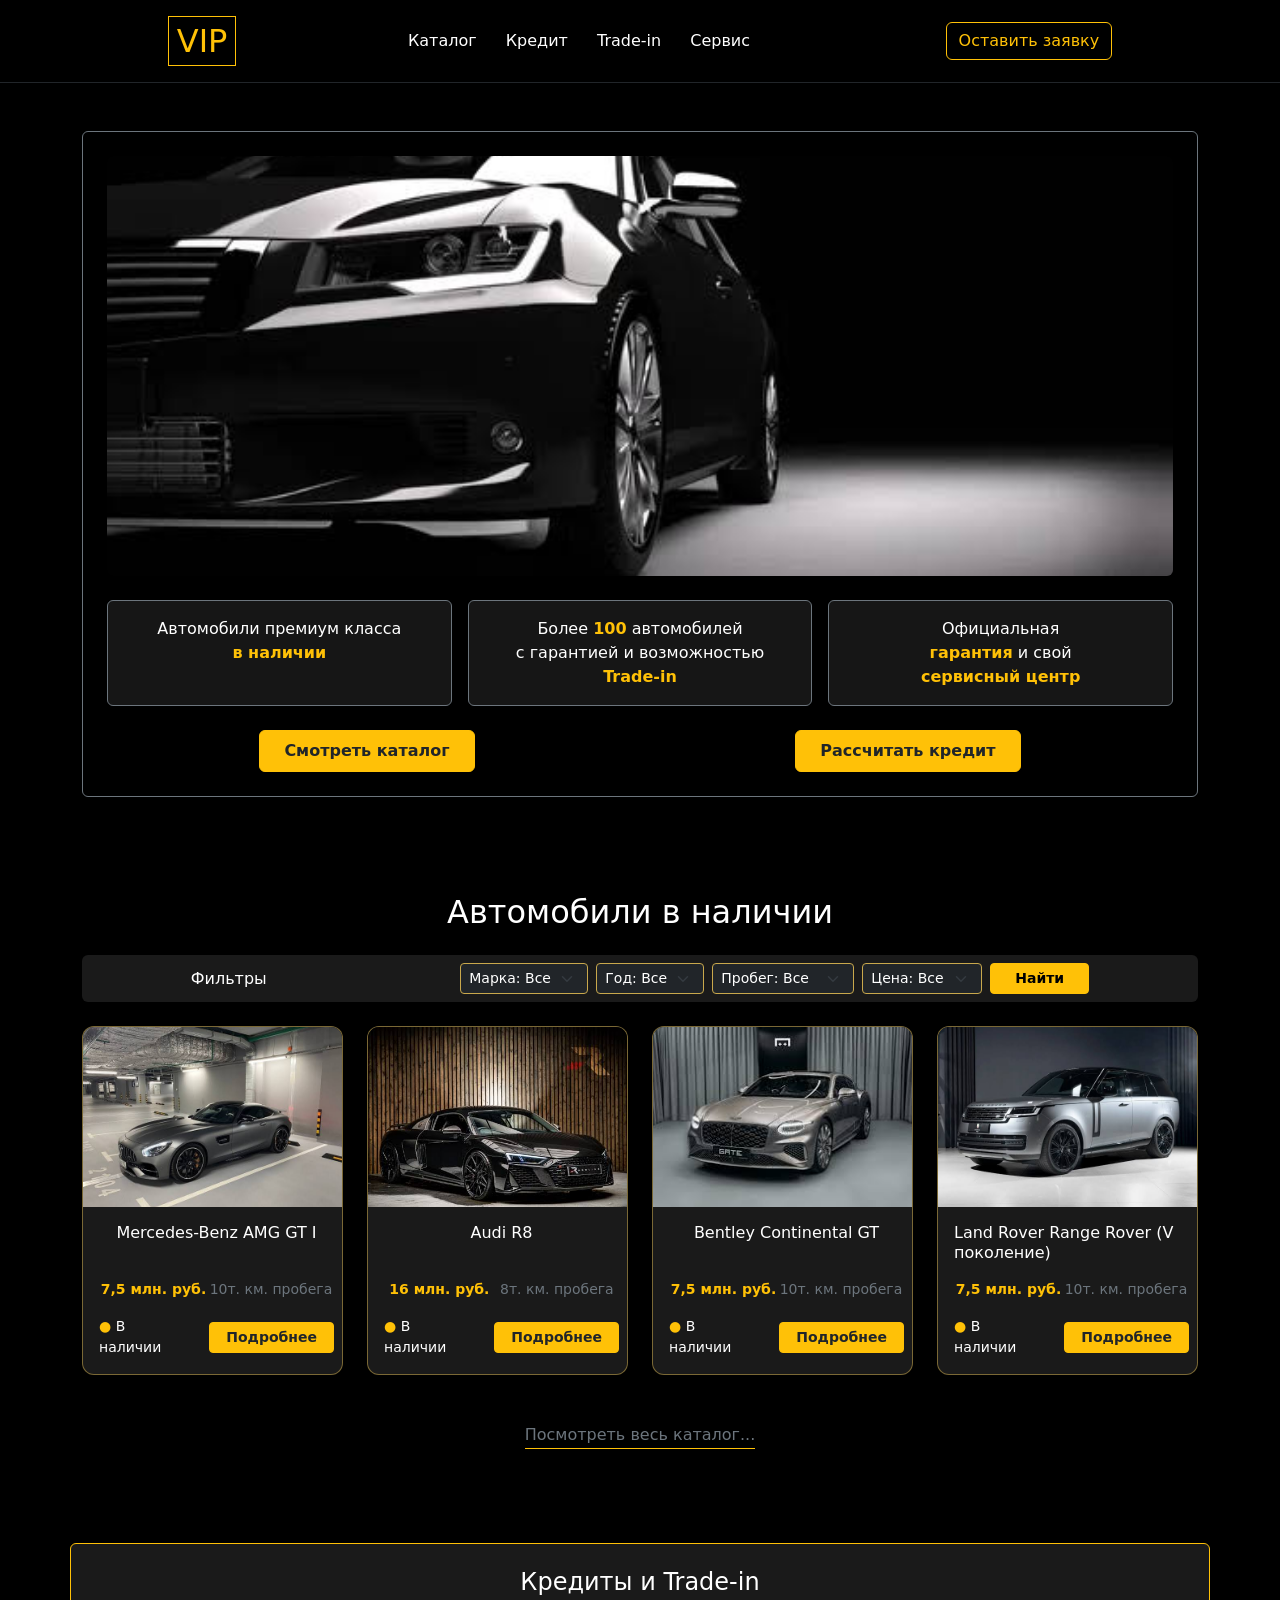
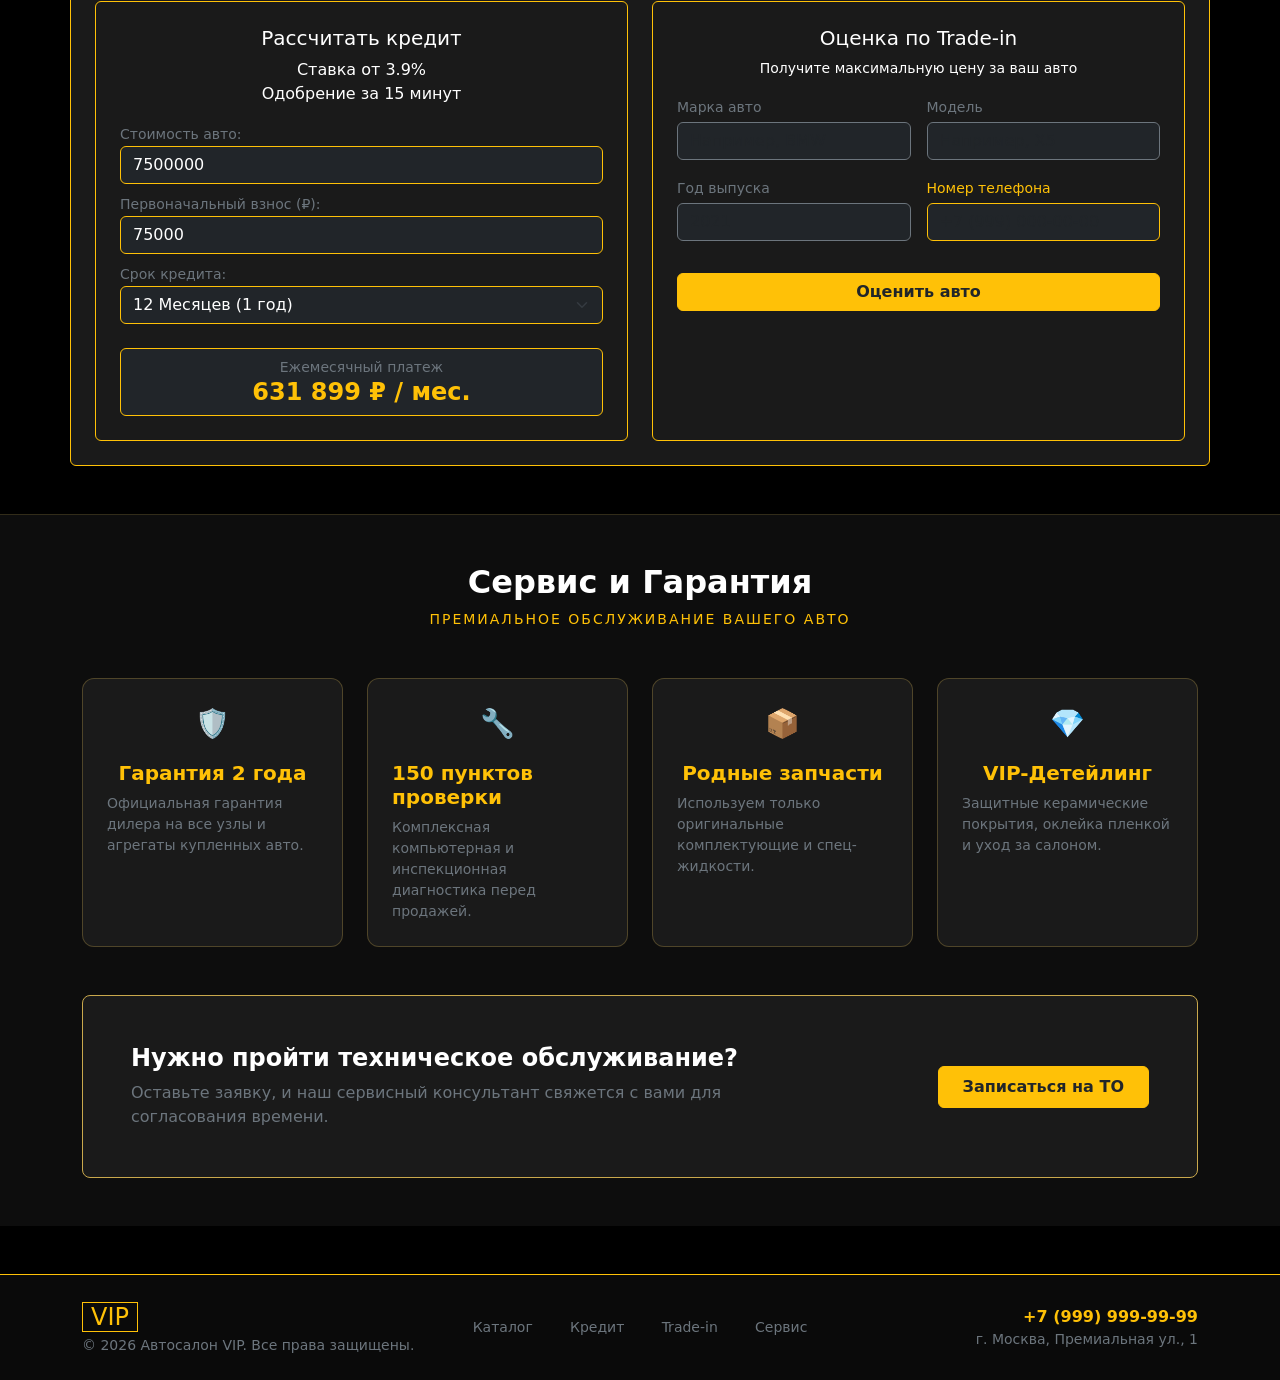
==== Курсовая_работа/Веб-сайт/index.html @ 83f43f42 "Добавлен сервис, пару JS скриптов. Устал" ====
<!DOCTYPE html>
<html lang="en">

<head>
    <meta charset="UTF-8">
    <meta name="viewport" content="width=device-width, initial-scale=1.0">
    <title>Премиальный автосалон «VIP»</title>

    <!--    Подключение CSS части Bootstrap   -->
    <link href="https://cdn.jsdelivr.net/npm/bootstrap@5.3.0/dist/css/bootstrap.min.css" rel="stylesheet"
        integrity="sha384-9ndCyUaIbzAi2FUVXJi0CjmCapSmO7SnpJef0486qhLnuZ2cdeRhO02iuK6FUUVM" crossorigin="anonymous">

    <!--    Подключение CSS файла "style.css"   -->
    <link rel="stylesheet" href="style/style.css">
</head>

<body>

    <!--    Header, navbar сайта    -->
    <header class="bg-black py-3 border-bottom border-dark">
        <div class="container d-flex justify-content-between align-items-center">
            <a class="text-warning fs-2 logo  border border-warning px-2 text-decoration-none" href=" #">
                VIP
            </a>
            <nav>
                <a href="#catalog" class="text-white text-decoration-none me-4">
                    Каталог
                </a>
                <a href="#credits" class="text-white text-decoration-none me-4">
                    Кредит
                </a>
                <a href="#credits" class="text-white text-decoration-none me-4">
                    Trade-in
                </a>
                <a href="#service" class="text-white text-decoration-none me-4">
                    Сервис
                </a>

            </nav>
            <a href="#hero" class="btn btn-outline-warning">
                Оставить заявку
            </a>
        </div>
    </header>

    <!--    Hero часть сайта    -->
    <section id="hero" class="py-5 text-center">
        <div class="container">
            <div class="p-4 rounded border border-secondary" style="background-color: transparent;">
                <div class="mb-4">
                    <img src="img/img1.png" alt="VIP premium car" class="img-fluid rounded w-100"
                        style="max-height: 420px; object-fit: cover;">
                </div>

                <div class="row g-3 mb-4">

                    <div class="col-md-4">
                        <div class="h-100 p-3 rounded border border-secondary text-center"
                            style="background-color: rgba(26, 26, 26, 0.85);">
                            <p class="mb-0 text-white">
                                Автомобили премиум класса
                                <br>
                                <span class="text-warning fw-semibold">в наличии</span>
                            </p>
                        </div>
                    </div>

                    <div class="col-md-4">
                        <div class="h-100 p-3 rounded border border-secondary text-center"
                            style="background-color: rgba(26, 26, 26, 0.85);">
                            <p class="mb-0 text-white">
                                Более <span class="text-warning fw-semibold">100</span>
                                автомобилей<br>с гарантией и возможностью<br>
                                <span class="text-warning fw-semibold">Trade-in</span>
                            </p>
                        </div>
                    </div>

                    <div class="col-md-4">
                        <div class="h-100 p-3 rounded border border-secondary text-center"
                            style="background-color: rgba(26, 26, 26, 0.85);">
                            <p class="mb-0 text-white">
                                Официальная<br>
                                <span class="text-warning fw-semibold">гарантия</span> и свой<br>
                                <span class="text-warning fw-semibold">сервисный центр</span>
                            </p>
                        </div>
                    </div>
                </div>

                <div class="d-flex justify-content-center gap-3">
                    <a href="#catalog" class="btn btn-warning fw-bold text-dark px-4 py-2">
                        Смотреть каталог
                    </a>
                    <a href="#credits" class="btn btn-warning fw-bold text-dark px-4 py-2">
                        Рассчитать кредит
                    </a>
                </div>
            </div>
        </div>
    </section>

    <!--    Каталог     -->
    <section id="catalog" class="py-5" style="overflow-x: hidden;">
        <div class="container">

            <!-- Заголовок -->
            <h2 class="text-center mb-4 text-white">
                Автомобили в наличии
            </h2>

            <!-- Фильтры -->
            <div class="d-flex flex-wrap justify-content-between align-items-center gap-2 p-2 px-3 mb-4 rounded"
                style="background-color: #1a1a1a; border: 1 px solid rgba(201, 168, 76, 0.55)">

                <span class="text-white">
                    Фильтры
                </span>

                <div class="d-flex flex-wrap gap-2 align-items-center ms-auto">
                    <select class="form-select form-select-sm bg-dark text-white w-auto shadow-none"
                        style="border-color: #c9a84c;">
                        <option>Марка: Все</option>
                        <option>Mercedes</option>
                        <option>Audi</option>
                        <option>Bentley</option>
                        <option>Land Rover</option>
                    </select>

                    <select class="form-select form-select-sm bg-dark text-white w-auto shadow-none"
                        style="border-color: #c9a84c;">
                        <option>Год: Все</option>
                        <option>от 2020</option>
                        <option>от 2022</option>
                    </select>

                    <select class="form-select form-select-sm bg-dark text-white w-auto shadow-none"
                        style="border-color: #c9a84c;">
                        <option>Пробег: Все</option>
                        <option>до 10 000 км</option>
                        <option>до 30 000 км</option>
                    </select>

                    <select class="form-select form-select-sm bg-dark text-white w-auto shadow-none"
                        style="border-color: #c9a84c;">
                        <option>Цена: Все</option>
                        <option>до 10 млн</option>
                        <option>до 20 млн</option>
                    </select>

                    <button class="btn btn-warning btn-sm px-4 fw-bold">
                        Найти
                    </button>
                </div>
            </div>


            <!--    Карточки    -->
            <div class="row row-cols-1 row-cols-md-2 row-cols-lg-4 g-4">

                <!-- Карточка 1: Mercedes -->
                <div class="col">
                    <div class="card text-white h-100"
                        style="background-color: #1A1A1A; border: 1px solid rgba(201, 168, 76, 0.55); border-radius: 12px; overflow: hidden;">
                        <img src="img/img2.png" alt="Mercedes-Benz AMG GT I" class="card-img-top"
                            style="height: 180px; object-fit: cover;">
                        <div class="card-body d-flex flex-column p-3">
                            <h6 class="card-title mb-3" style="min-height: 40px;">
                                Mercedes-Benz AMG GT I
                            </h6>
                            <div class="d-flex justify-content-between align-items-center small mb-3 w-100">
                                <span class="text-warning fw-semibold">
                                    7,5 млн. руб.
                                </span>
                                <span class="text-secondary">
                                    10т. км. пробега
                                </span>
                            </div>
                            <div class="mt-auto d-flex justify-content-between align-items-center">
                                <span class="small"><span class="text-warning">●</span>
                                    В наличии
                                </span>
                                <button class="btn btn-warning btn-sm fw-bold text-dark px-3 ms-5"
                                    data-bs-toggle="modal" data-bs-target="#CarModal"
                                    data-title="Mercedez-Benz AMG GT I" data-price="7,500,000 ₽" data-img="img/img2.png"
                                    data-year="2022" data-mileage="10 000 км.">
                                    Подробнее
                                </button>
                            </div>
                        </div>
                    </div>
                </div>

                <!-- Карточка 2: Audi R8 -->
                <div class="col">
                    <div class="card text-white h-100"
                        style="background-color: #1A1A1A; border: 1px solid rgba(201, 168, 76, 0.55); border-radius: 12px; overflow: hidden;">
                        <img src="img/img3.png" alt="Audi R8" class="card-img-top"
                            style="height: 180px; object-fit: cover;">
                        <div class="card-body d-flex flex-column p-3">
                            <h6 class="card-title mb-3" style="min-height: 40px;">
                                Audi R8
                            </h6>
                            <div class="d-flex justify-content-between align-items-center small mb-3 w-100">
                                <span class="text-warning fw-semibold">
                                    16 млн. руб.
                                </span>
                                <span class="text-secondary">
                                    8т. км. пробега
                                </span>
                            </div>
                            <div class="mt-auto d-flex justify-content-between align-items-center">
                                <span class="small">
                                    <span class="text-warning">
                                        ●
                                    </span>
                                    В наличии
                                </span>
                                <button class="btn btn-warning btn-sm fw-bold text-dark px-3 ms-5"
                                    data-bs-toggle="modal" data-bs-target="#CarModal" data-title="Audi R8"
                                    data-price="16,000,000 ₽" data-img="img/img3.png" data-year="2021"
                                    data-mileage="8 000 км.">
                                    Подробнее
                                </button>
                            </div>
                        </div>
                    </div>
                </div>

                <!-- Карточка 3: Bentley -->
                <div class="col">
                    <div class="card text-white h-100"
                        style="background-color: #1A1A1A; border: 1px solid rgba(201, 168, 76, 0.55); border-radius: 12px; overflow: hidden;">
                        <img src="img/img4.png" alt="Bentley Continental GT" class="card-img-top"
                            style="height: 180px; object-fit: cover;">
                        <div class="card-body d-flex flex-column p-3">
                            <h6 class="card-title mb-3" style="min-height: 40px;">
                                Bentley Continental GT
                            </h6>
                            <div class="d-flex justify-content-between align-items-center small mb-3 w-100">
                                <span class="text-warning fw-semibold">
                                    7,5 млн. руб.
                                </span>
                                <span class="text-secondary">
                                    10т. км. пробега
                                </span>
                            </div>
                            <div class="mt-auto d-flex justify-content-between align-items-center">
                                <span class="small">
                                    <span class="text-warning">
                                        ●
                                    </span>
                                    В наличии
                                </span>

                                <button class="btn btn-warning btn-sm fw-bold text-dark px-3 ms-5"
                                    data-bs-toggle="modal" data-bs-target="#CarModal"
                                    data-title="Bentley Continental GT" data-price="7,500,000 ₽" data-img="img/img4.png"
                                    data-year="2022" data-mileage="9 000 км.">
                                    Подробнее
                                </button>
                            </div>
                        </div>
                    </div>
                </div>

                <!-- Карточка 4: Range Rover -->
                <div class="col">
                    <div class="card text-white h-100"
                        style="background-color: #1A1A1A; border: 1px solid rgba(201, 168, 76, 0.55); border-radius: 12px; overflow: hidden;">
                        <img src="img/img5.png" alt="Land Rover Range Rover (V поколение)" class="card-img-top"
                            style="height: 180px; object-fit: cover;">
                        <div class="card-body d-flex flex-column p-3">
                            <h6 class="card-title mb-3" style="min-height: 40px;">
                                Land Rover Range Rover (V поколение)
                            </h6>
                            <div class="d-flex justify-content-between align-items-center small mb-3 w-100">
                                <span class="text-warning fw-semibold">
                                    7,5 млн. руб.
                                </span>
                                <span class="text-secondary">
                                    10т. км. пробега
                                </span>
                            </div>
                            <div class="mt-auto d-flex justify-content-between align-items-center">
                                <span class="small">
                                    <span class="text-warning">
                                        ●
                                    </span>
                                    В наличии
                                </span>
                                <button class="btn btn-warning btn-sm fw-bold text-dark px-3 ms-5"
                                    data-bs-toggle="modal" data-bs-target="#CarModal"
                                    data-title="Land Rover Range Rover (V поколение)" data-price="7,500,000 ₽"
                                    data-img="img/img5.png" data-year="2021" data-mileage="14 000 км.">
                                    Подробнее
                                </button>
                            </div>
                        </div>
                    </div>
                </div>
            </div>
        </div>
        <!-- Ссылка под каталогом -->
        <div class="text-center mt-5">
            <a href="#" class="text-secondary text-decoration-none border-bottom border-warning pb-1">
                Посмотреть весь каталог...
            </a>
        </div>

        </div>
    </section>

    <!--    Кредиты     -->
    <section id="credits" class="py-5">
        <div class="container p-4 border border-warning rounded text-white text-center"
            style="background-color: #1A1A1A;">


            <!--    Заголовок блока     -->
            <h4 class="text-center text-white mb-1">
                Кредиты и Trade-in
            </h4>

            <!--    Тело блока Кредиты      -->
            <div class="row g-4 ">
                <div class="col-md-6">
                    <div class="p-4 rounded border border-warning h-100" style="background-color: #1A1A1A;">
                        <!-- Кредиты -->
                        <h5 class="text-white">
                            Рассчитать кредит
                        </h5>

                        <p>
                            Ставка от 3.9%
                            <br>
                            Одобрение за 15 минут
                        </p>

                        <!--    1. Стоимость авто  -->
                        <div class="text-start mt-3">
                            <label for="credit-price" class="small text-secondary">
                                Стоимость авто:
                            </label>
                            <input type="number" class="form-control bg-dark text-white border-warning"
                                id="credit-price" name="price" min="0" step="0.01" placeholder="Например, 7500000"
                                value="7500000">
                        </div>

                        <!-- 2. Первоначальный взнос -->
                        <div class="text-start mt-2">
                            <label for="down-payment" class="small text-secondary">
                                Первоначальный взнос (₽):
                            </label>

                            <input type="number" class="form-control bg-dark text-white border-warning"
                                id="down-payment" name="price" min="0" step="0.01" placeholder="Например, 7500000"
                                value="75000">
                        </div>

                        <!-- 3. Срок кредита -->
                        <div class="text-start mt-2">
                            <label for="credit-term" class="small text-secondary">
                                Срок кредита:
                            </label>

                            <select id="credit-term" class="form-select bg-dark text-white border-warning">
                                <option value="12">12 Месяцев (1 год)</option>
                                <option value="24">24 Месяца (2 года)</option>
                                <option value="36">36 Месяцев (3 года)</option>
                                <option value="48">48 Месяцев (4 года)</option>
                                <option value="60">60 Месяцев (5 лет)</option>
                            </select>
                        </div>

                        <!-- 4. Вывод результата. -->
                        <div class="mt-4 p-2 rounded bg-dark border border-warning">
                            <span class="small text-secondary d-block">
                                Ежемесячный платеж
                            </span>
                            <h4 id="monthly-payment" class="text-warning m-0 fw-bold">0 ₽ / мес.</h4>
                        </div>
                    </div>
                </div>


                <!-- Trade-in -->
                <div class="col-md-6">
                    <div class="p-4 rounded border border-warning h-100" style="background-color: #1A1A1A;">
                        <h5 class="text-white">
                            Оценка по Trade-in
                        </h5>
                        <p class="text-white small">
                            Получите максимальную цену за ваш авто
                        </p>
                        <form id="tradeInForm">
                            <div class="row g-3 mb-3">
                                <!-- Марка  -->
                                <div class="col-6 text-start">
                                    <label class="small text-secondary mb-1">
                                        Марка авто
                                    </label>

                                    <input type="text" class="form-control bg-dark text-white border-secondary"
                                        placeholder="Например, BMW" required>
                                </div>

                                <!-- Модель  -->
                                <div class="col-6 text-start">
                                    <label class="small text-secondary mb-1">
                                        Модель
                                    </label>

                                    <input type="text" class="form-control bg-dark text-white border-secondary"
                                        placeholder="Например, X5" required>
                                </div>
                            </div>

                            <div class="row g-3 mb-4">
                                <!-- Год -->
                                <div class="col-6 text-start">
                                    <label class="small text-secondary mb-1">
                                        Год выпуска
                                    </label>

                                    <input type="number" class="form-control bg-dark text-white border-secondary"
                                        placeholder="2021" required>
                                </div>

                                <!-- Телефон -->
                                <div class="col-6 text-start">
                                    <!-- Акцент на номер телефона -->
                                    <label class="small text-warning mb-1">
                                        Номер телефона
                                    </label>

                                    <input type="tel" class="form-control bg-dark text-white border-warning"
                                        placeholder="+7 (999) 000-00-00" required>
                                </div>
                            </div>

                            <button id="tradeInBtn" type="submit" class="btn btn-warning w-100 fw-bold text-dark mt-2">
                                Оценить авто
                            </button>
                        </form>
                    </div>
                </div>
            </div>
    </section>

    <!--    Сервис      -->
    <section id="service" class="py-5"
        style="background-color: #0D0D0D; border-top: 1px solid rgba(201, 168, 76, 0.2);">
        <div class="container">

            <!-- Заголовок -->
            <div class="text-center mb-5">
                <h2 class="text-white fw-bold">Сервис и Гарантия</h2>
                <p class="text-warning small text-uppercase" style="letter-spacing: 2px;">
                    Премиальное обслуживание вашего авто
                </p>
            </div>

            <!-- 4 Плитки преимуществ -->
            <div class="row row-cols-1 row-cols-md-2 row-cols-lg-4 g-4 mb-5">

                <div class="col">
                    <div class="card h-100 p-4 text-white"
                        style="background-color: #1A1A1A; border: 1px solid rgba(201, 168, 76, 0.3); border-radius: 12px;">
                        <div class="mb-3 fs-3">🛡️</div>
                        <h5 class="fw-bold text-warning mb-2">Гарантия 2 года</h5>
                        <p class="text-secondary small mb-0">
                            Официальная гарантия дилера на все узлы и агрегаты купленных авто.
                        </p>
                    </div>
                </div>

                <div class="col">
                    <div class="card h-100 p-4 text-white"
                        style="background-color: #1A1A1A; border: 1px solid rgba(201, 168, 76, 0.3); border-radius: 12px;">
                        <div class="mb-3 fs-3">🔧</div>
                        <h5 class="fw-bold text-warning mb-2">150 пунктов проверки</h5>
                        <p class="text-secondary small mb-0">
                            Комплексная компьютерная и инспекционная диагностика перед продажей.
                        </p>
                    </div>
                </div>

                <div class="col">
                    <div class="card h-100 p-4 text-white"
                        style="background-color: #1A1A1A; border: 1px solid rgba(201, 168, 76, 0.3); border-radius: 12px;">
                        <div class="mb-3 fs-3">📦</div>
                        <h5 class="fw-bold text-warning mb-2">Родные запчасти</h5>
                        <p class="text-secondary small mb-0">
                            Используем только оригинальные комплектующие и спец-жидкости.
                        </p>
                    </div>
                </div>

                <div class="col">
                    <div class="card h-100 p-4 text-white"
                        style="background-color: #1A1A1A; border: 1px solid rgba(201, 168, 76, 0.3); border-radius: 12px;">
                        <div class="mb-3 fs-3">💎</div>
                        <h5 class="fw-bold text-warning mb-2">VIP-Детейлинг</h5>
                        <p class="text-secondary small mb-0">
                            Защитные керамические покрытия, оклейка пленкой и уход за салоном.
                        </p>
                    </div>
                </div>

            </div>

            <!-- Баннер записи на сервис -->
            <div class="p-4 p-md-5 rounded-3" style="background-color: #1A1A1A; border: 1px solid #C9A84C;">
                <div class="row align-items-center">
                    <div class="col-lg-8 mb-3 mb-lg-0">
                        <h4 class="text-white fw-bold mb-2">Нужно пройти техническое обслуживание?</h4>
                        <p class="text-secondary mb-0">
                            Оставьте заявку, и наш сервисный консультант свяжется с вами для согласования времени.
                        </p>
                    </div>
                    <div class="col-lg-4 text-lg-end">
                        <button class="btn btn-warning px-4 py-2 fw-bold text-dark" data-bs-toggle="modal"
                            data-bs-target="#serviceModal">
                            Записаться на ТО
                        </button>
                    </div>
                </div>
            </div>

        </div>
    </section>

    <!--    Подвал      -->
    <footer class="py-4 border-top border-warning mt-5" style="background-color: #0a0a0a;">
        <div class="container">
            <div class="row align-items-center g-4">

                <!-- Лого и копирайт -->
                <div class="col-md-4 text-center text-md-start">

                    <span class="text-warning fs-4 border border-warning px-2 me-2">VIP</span>
                    <span class="text-secondary small d-block d-md-inlinemt-2 mt-md-0">
                        © 2026 Автосалон VIP.<br class="d-md-none">
                        Все права защищены.
                    </span>
                </div>

                <!-- Навигация -->
                <div class="col-md-4 text-center">
                    <div class="d-flex justify-content-center gap-3">
                        <a href="#catalog" class="text-secondary text-decoration-none small hover-warning">
                            Каталог
                        </a>

                        <a href="#credits" class="text-secondary text-decoration-none small hover-warning">
                            Кредит
                        </a>

                        <a href="#credits" class="text-secondary text-decoration-none small hover-warning">
                            Trade-in
                        </a>

                        <a href="#credits" class="text-secondary text-decoration-none small hover-warning">
                            Сервис
                        </a>
                    </div>
                </div>

                <!-- Контакты -->
                <div class="col-md-4 text-center text-md-end text-white small">
                    <span class="text-warning fw-bold fs-6">+7 (999) 999-99-99</span><br>
                    <span class="text-secondary">г. Москва, Премиальная ул., 1</span>
                </div>
            </div>
        </div>
    </footer>

    <!-- Модальное окно "Подробности авто" -->
    <div class="modal fade" id="CarModal" tabindex="-1" aria-hidden="true">
        <div class="modal-dialog modal-dialog-centered modal-lg">
            <div class="modal-content bg-dark text-white border border-warning">

                <div class="modal-header border-secondary">
                    <h5 id="modalTitle" class="modal-title text-warning fw-bold">Mercedez-Benz AMG GT I</h5>
                    <button type="button" class="btn-close btn-close-white" data-bs-dismiss="modal"
                        aria-label="Close"></button>
                </div>

                <div class="modal-body">

                    <div class="mb-4">
                        <img id="modalImg" src="img/img2.png" alt="Car" class="w-100 rounded border border-secondary"
                            style="max-height: 380px; object-fit: cover;">
                    </div>

                    <div>
                        <h4 id="modalPrice" class="text-warning">7,500,00 ₽</h4>
                        <p class="text-secondary small">Состояние: Идеальное (Проверено по 150-ти пунктам)</p>

                        <ul class="list-group list-group-flush bg-transparent mb-3">
                            <li class="list-group-item bg-transparent text-white border-secondary px-0"><strong>Год
                                    выпуска:</strong> <span id="modalYear">2022</span></li>
                            <li class="list-group-item bg-transparent text-white border-secondary px-0">
                                <strong>Пробег:</strong> <span id="modalMileage">10 000 км.</span>
                            </li>
                            <li class="list-group-item bg-transparent text-white border-secondary px-0">
                                <strong>Двигатель:</strong> 4.0 Л / 530 Л. С / Бензин
                            </li>
                            <li class="list-group-item bg-transparent text-white border-secondary px-0">
                                <strong>Привод:</strong> Задний.
                            </li>
                        </ul>
                    </div>
                </div>

                <div class="modal-footer border-secondary justify-content-between">
                    <span class="text-success small">
                        ● Доступен для тест-драйва
                    </span>
                    <button class="btn btn-warning fw-bold text-dark"
                        onclick="alert('Заявка на бронирование автомобиля отправлена! Менеджер свяжется с вами в течение 30 минут.')">
                        Забронировать авто
                    </button>
                </div>
            </div>
        </div>
    </div>

    <!-- Модальное окно "Запись на ТО" -->
    <div class="modal fade" id="serviceModal" tabindex="-1" aria-hidden="true">
        <div class="modal-dialog modal-dialog-centered">
            <div class="modal-content text-white" style="background-color: #1A1A1A; border: 1px solid #C9A84C;">
                <div class="modal-header border-secondary">
                    <h5 class="modal-title fw-bold text-warning">Запись на сервис</h5>
                    <button type="button" class="btn-close btn-close-white" data-bs-dismiss="modal"
                        aria-label="Close"></button>
                </div>
                <div class="modal-body">
                    <form id="serviceForm">
                        <div class="mb-3">
                            <label class="form-label small text-secondary">Ваше имя</label>
                            <input type="text" class="form-control bg-dark text-white border-secondary"
                                placeholder="Иван" required>
                        </div>
                        <div class="mb-3">
                            <label class="form-label small text-secondary">Телефон</label>
                            <input type="tel" class="form-control bg-dark text-white border-secondary"
                                placeholder="+7 (999) 000-00-00" required>
                        </div>
                        <div class="mb-3">
                            <label class="form-label small text-secondary">Марка / Модель авто</label>
                            <input type="text" class="form-control bg-dark text-white border-secondary"
                                placeholder="Mercedes AMG GT" required>
                        </div>
                        <button type="submit" class="btn btn-warning w-100 fw-bold text-dark mt-2">
                            Отправить заявку
                        </button>
                    </form>
                </div>
            </div>
        </div>
    </div>

    <!-- Модальное окноы "успех Trade-in" -->
    <div class="modal fade" id="tradeInModal" tabindex="-1" aria-hidden="true">
        <div class="modal-dialog modal-dialog-centered">
            <div class="modal-content text-white" style="background-color: #1A1A1A; border: 1px solid #C9A84C;">
                <div class="modal-header border-secondary">
                    <h5 class="modal-title fw-bold text-warning">Заявка на Trade-in принята</h5>
                    <button type="button" class="btn-close btn-close-white" data-bs-dismiss="modal"
                        aria-label="Close"></button>
                </div>
                <div class="modal-body text-center py-4">
                    <div class="fs-1 mb-3">🚗🤝🏎️</div>
                    <h5 class="fw-bold text-white mb-2">Предварительная оценка отправлена!</h5>
                    <p class="text-secondary small mb-0">
                        Наш специалист изучит характеристики вашего авто и перезвонит с лучшим предложением по выкупу в
                        течение 30 минут.
                    </p>
                </div>
                <div class="modal-footer border-secondary">
                    <button type="button" class="btn btn-warning w-100 fw-bold text-dark" data-bs-dismiss="modal">
                        Отлично
                    </button>
                </div>
            </div>
        </div>
    </div>

    <!--    Подключение JS скриптов Bootstrap   -->
    <script src="https://cdn.jsdelivr.net/npm/bootstrap@5.3.0/dist/js/bootstrap.bundle.min.js"
        integrity="sha384-geWF76RCwLtnZ8qwWowPQNguL3RmwHVBC9FhGdlKrxdiJJigb/j/68SIy3Te4Bkz" crossorigin="anonymous">
        </script>

    <!-- JS-скрипт для подсчёта стоимости кредита: -->
    <script>
        //  1. Нахождение эл. на стр. по ID:

        const priceInput = document.getElementById('credit-price');
        const downPaymentInput = document.getElementById('down-payment');
        const termSelect = document.getElementById('credit-term');
        const resultDisplay = document.getElementById('monthly-payment');

        //  2. Фнукиця расчёта кредита:

        function calculateLoan() {
            //  Получение значений из полей:
            const price = parseFloat(priceInput.value) || 0;
            const downPayment = parseFloat(downPaymentInput.value) || 0;
            const months = parseInt(termSelect.value) || 0;

            //  Ставка 3.9% годовых.

            const annualRate = 0.039;

            //  Реальная сумма кредита (Цена - Первоначальный Взнос)

            const loanAmount = price - downPayment;

            if (loanAmount <= 0 || price <= 0) {
                resultDisplay.innerText = '0 ₽ / мес.';
                return;
            }

            //  Месячная процентная ставка (Годовая / 12 мес.)
            const monthlyRate = annualRate / 12;

            //  Формула аннуитетного платежа (стандартная банковская формула)
            const monthlylPayment = loanAmount * (monthlyRate * Math.pow(1 + monthlyRate, months)) / (Math.pow(1 + monthlyRate, months) - 1);

            //  Форматирование числа (добавление проблеа между тысячами)
            const formattedResult = Math.round(monthlylPayment).toLocaleString('ru-RU') + ' ₽ / мес.';

            //  Вывод результата:

            resultDisplay.innerText = formattedResult;
        }

        //  3. Event Listeners
        // Как только пользователь вводит символ/меняет срок - вызов функции расчёта.
        priceInput.addEventListener('input', calculateLoan);
        downPaymentInput.addEventListener('input', calculateLoan);
        termSelect.addEventListener('change', calculateLoan);

        //  Запуск расчёта один раз при загрузке страницы для прогрузки красивого вывода

        calculateLoan()

    </script>

    <!-- Подстановка данных для модального окна -->
    <script>
        const carModal = document.getElementById("CarModal");

        if (carModal) {
            carModal.addEventListener
                ('show.bs.modal', function (event) {
                    const button = event.relatedTarget;

                    const title = button.getAttribute('data-title');
                    const price = button.getAttribute('data-price');
                    const img = button.getAttribute('data-img');
                    const year = button.getAttribute('data-year');
                    const mileage = button.getAttribute('data-mileage');

                    document.getElementById('modalTitle').innerText = title;
                    document.getElementById('modalPrice').innerText = price;
                    document.getElementById('modalImg').src = img;
                    document.getElementById('modalYear').innerText = year;
                    document.getElementById('modalMileage').innerText = mileage;
                }
                );
        }
    </script>

    <!-- Обработка кнопки Trade-in -->
    <script>
        document.addEventListener('DOMContentLoaded', function () {
            const tradeInForm = document.getElementById('tradeInForm');
            if (tradeInForm) {
                tradeInForm.addEventListener('submit', function (e) {
                    e.preventDefault(); // Запрещаем перезагрузку страницы

                    // 1. Открываем красивую модалку успеха
                    const tradeModalElem = document.getElementById('tradeInModal');
                    const tradeModal = bootstrap.Modal.getOrCreateInstance(tradeModalElem);
                    tradeModal.show();

                    // 2. Очищаем форму
                    this.reset();
                });
            }
        });
    </script>

    <!-- Скрипт автообработки формы записи -->
    <script>
        document.addEventListener('DOMContentLoaded', function () {
            const serviceForm = document.getElementById('serviceForm');
            if (serviceForm) {
                serviceForm.addEventListener('submit', function (e) {
                    e.preventDefault();
                    alert('Спасибо! Ваша заявка на сервис принята. Менеджер свяжется с вами в течение 15 минут.');

                    const modalElement = document.getElementById('serviceModal');
                    const modal = bootstrap.Modal.getInstance(modalElement);
                    if (modal) modal.hide();

                    this.reset();
                });
            }
        });
    </script>

</body>

</html>
---- Курсовая_работа/Веб-сайт/style/style.css ----
* {
    margin: 0 auto;
}

body {
    background-color: black;
    min-height: 100vh;
    max-height: 1000vh;
}
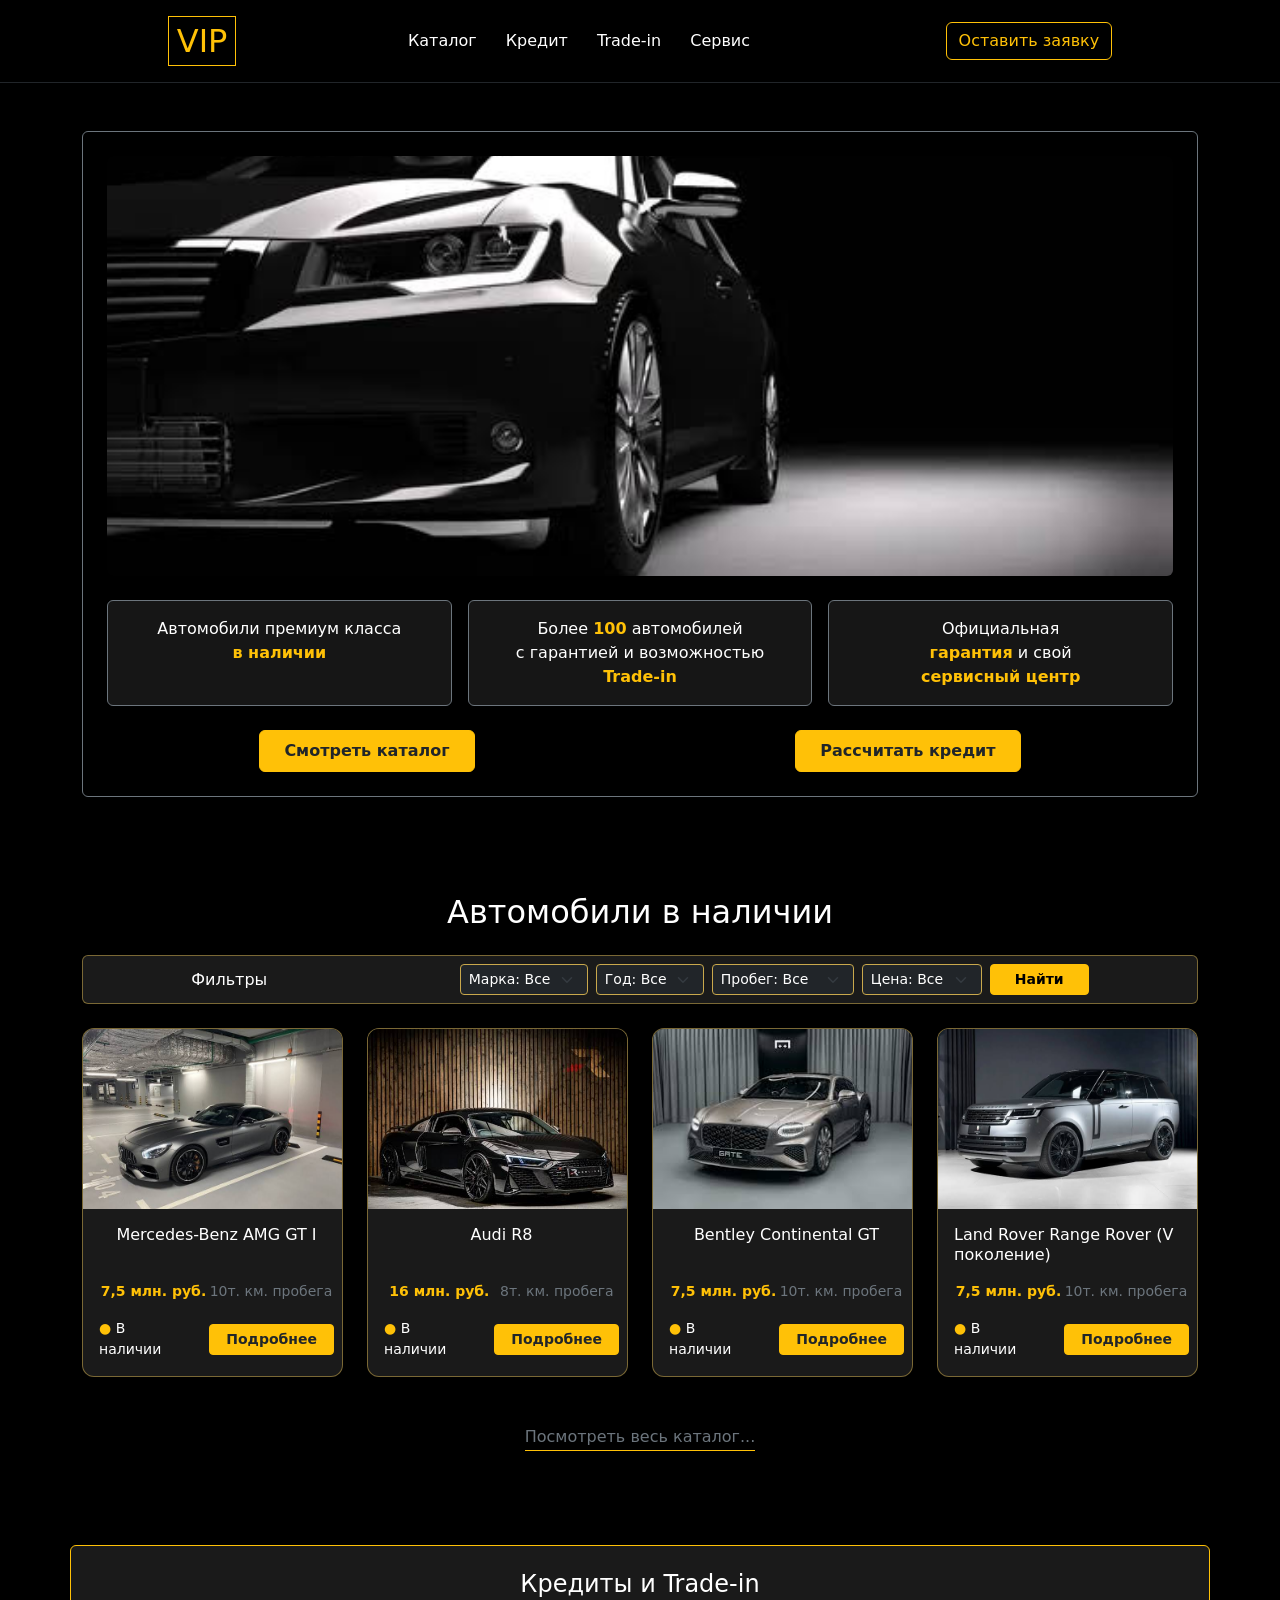
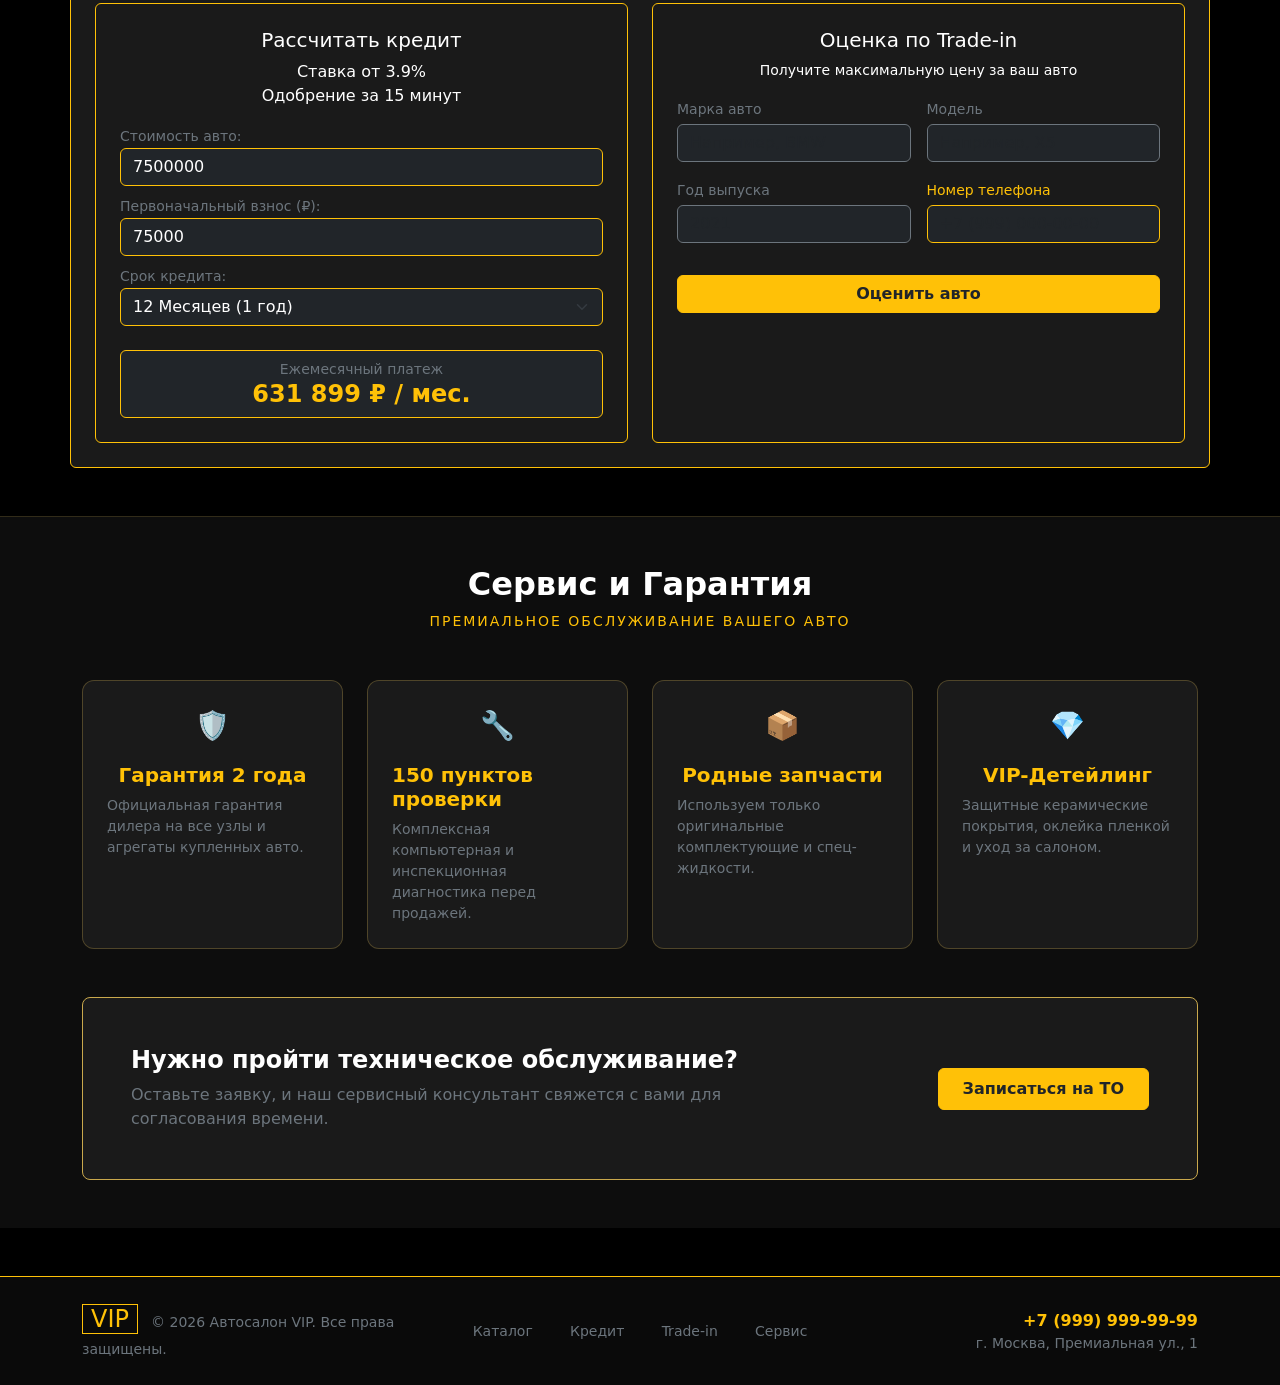
==== commit 8ae3f4c6: "Фикс пары ошибок" ====
--- a/Курсовая_работа/Веб-сайт/index.html
+++ b/Курсовая_работа/Веб-сайт/index.html
@@ -111,7 +111,7 @@
 
             <!-- Фильтры -->
             <div class="d-flex flex-wrap justify-content-between align-items-center gap-2 p-2 px-3 mb-4 rounded"
-                style="background-color: #1a1a1a; border: 1 px solid rgba(201, 168, 76, 0.55)">
+                style="background-color: #1a1a1a; border: 1px solid rgba(201, 168, 76, 0.55)">
 
                 <span class="text-white">
                     Фильтры
@@ -306,8 +306,6 @@
             <a href="#" class="text-secondary text-decoration-none border-bottom border-warning pb-1">
                 Посмотреть весь каталог...
             </a>
-        </div>
-
         </div>
     </section>
 
@@ -540,7 +538,7 @@
                 <div class="col-md-4 text-center text-md-start">
 
                     <span class="text-warning fs-4 border border-warning px-2 me-2">VIP</span>
-                    <span class="text-secondary small d-block d-md-inlinemt-2 mt-md-0">
+                    <span class="text-secondary small d-block d-md-inline mt-2 mt-md-0">
                         © 2026 Автосалон VIP.<br class="d-md-none">
                         Все права защищены.
                     </span>
@@ -561,7 +559,7 @@
                             Trade-in
                         </a>
 
-                        <a href="#credits" class="text-secondary text-decoration-none small hover-warning">
+                        <a href="#service" class="text-secondary text-decoration-none small hover-warning">
                             Сервис
                         </a>
                     </div>
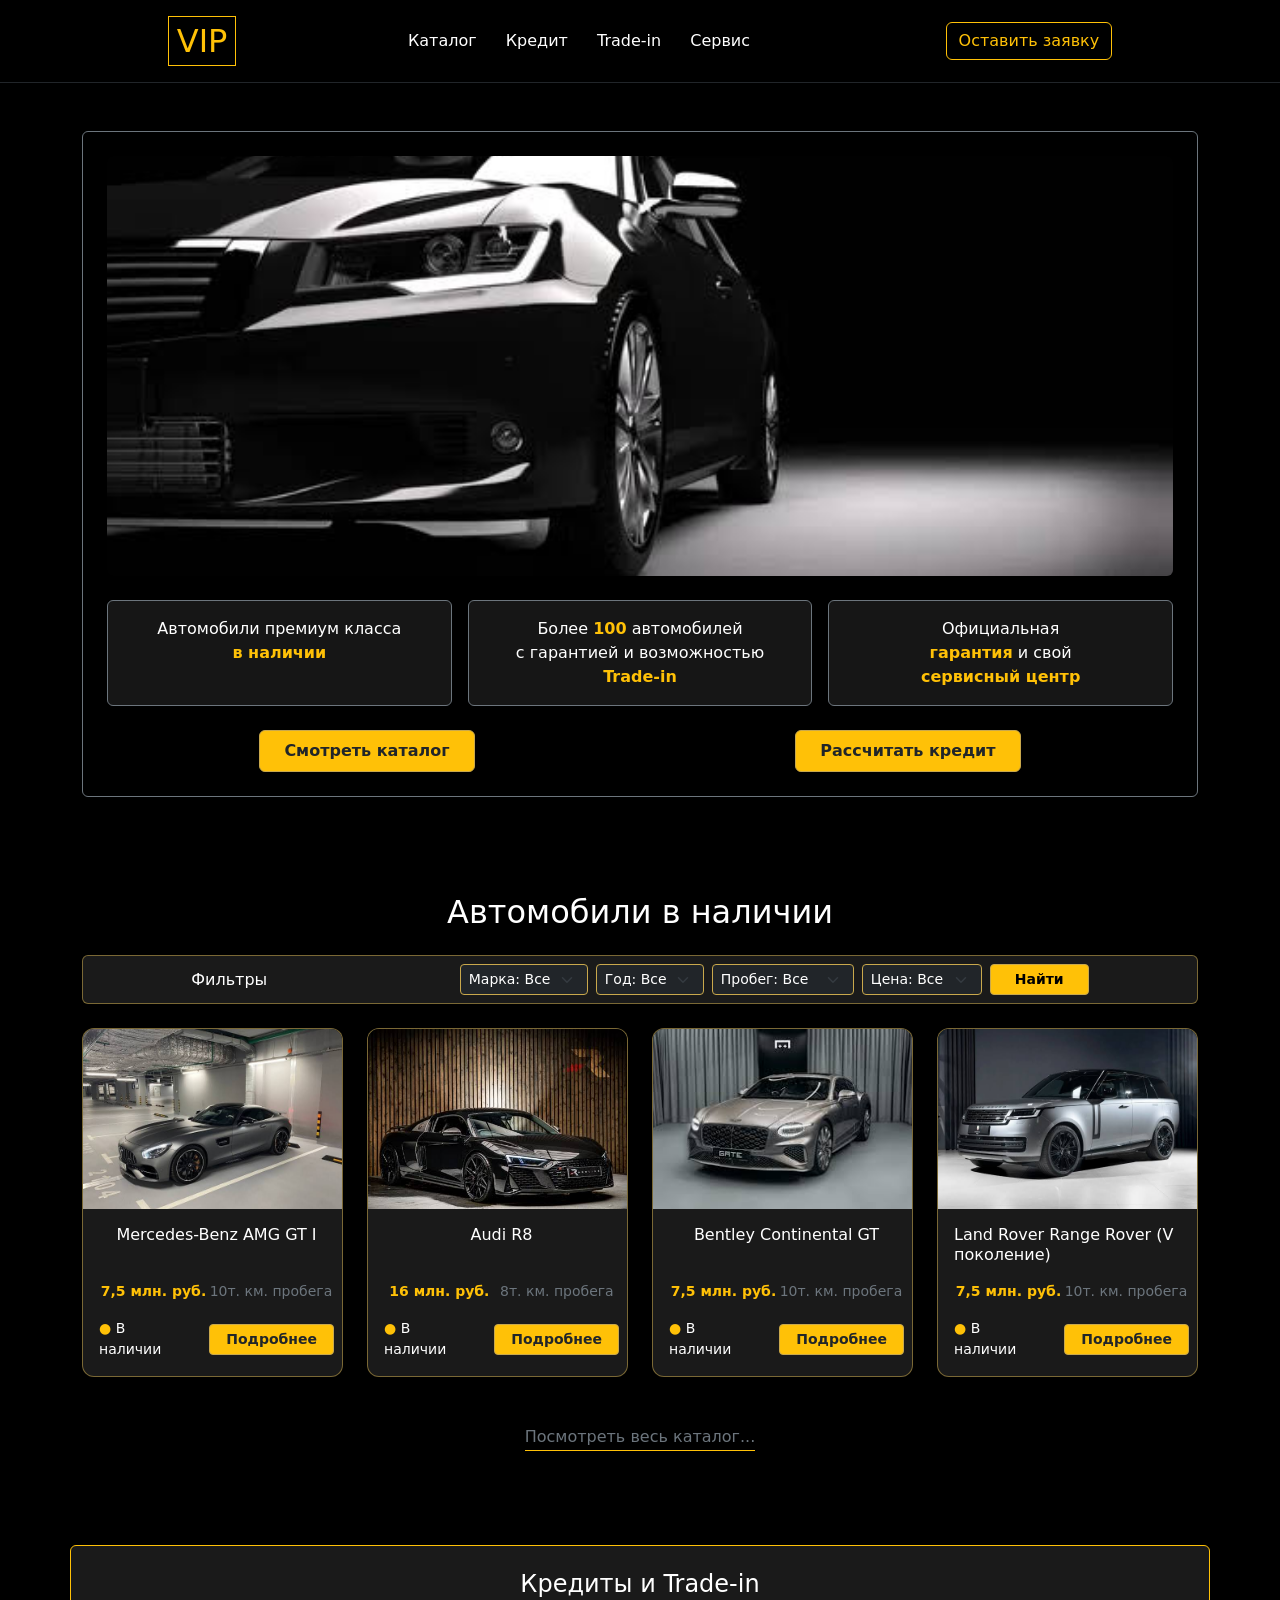
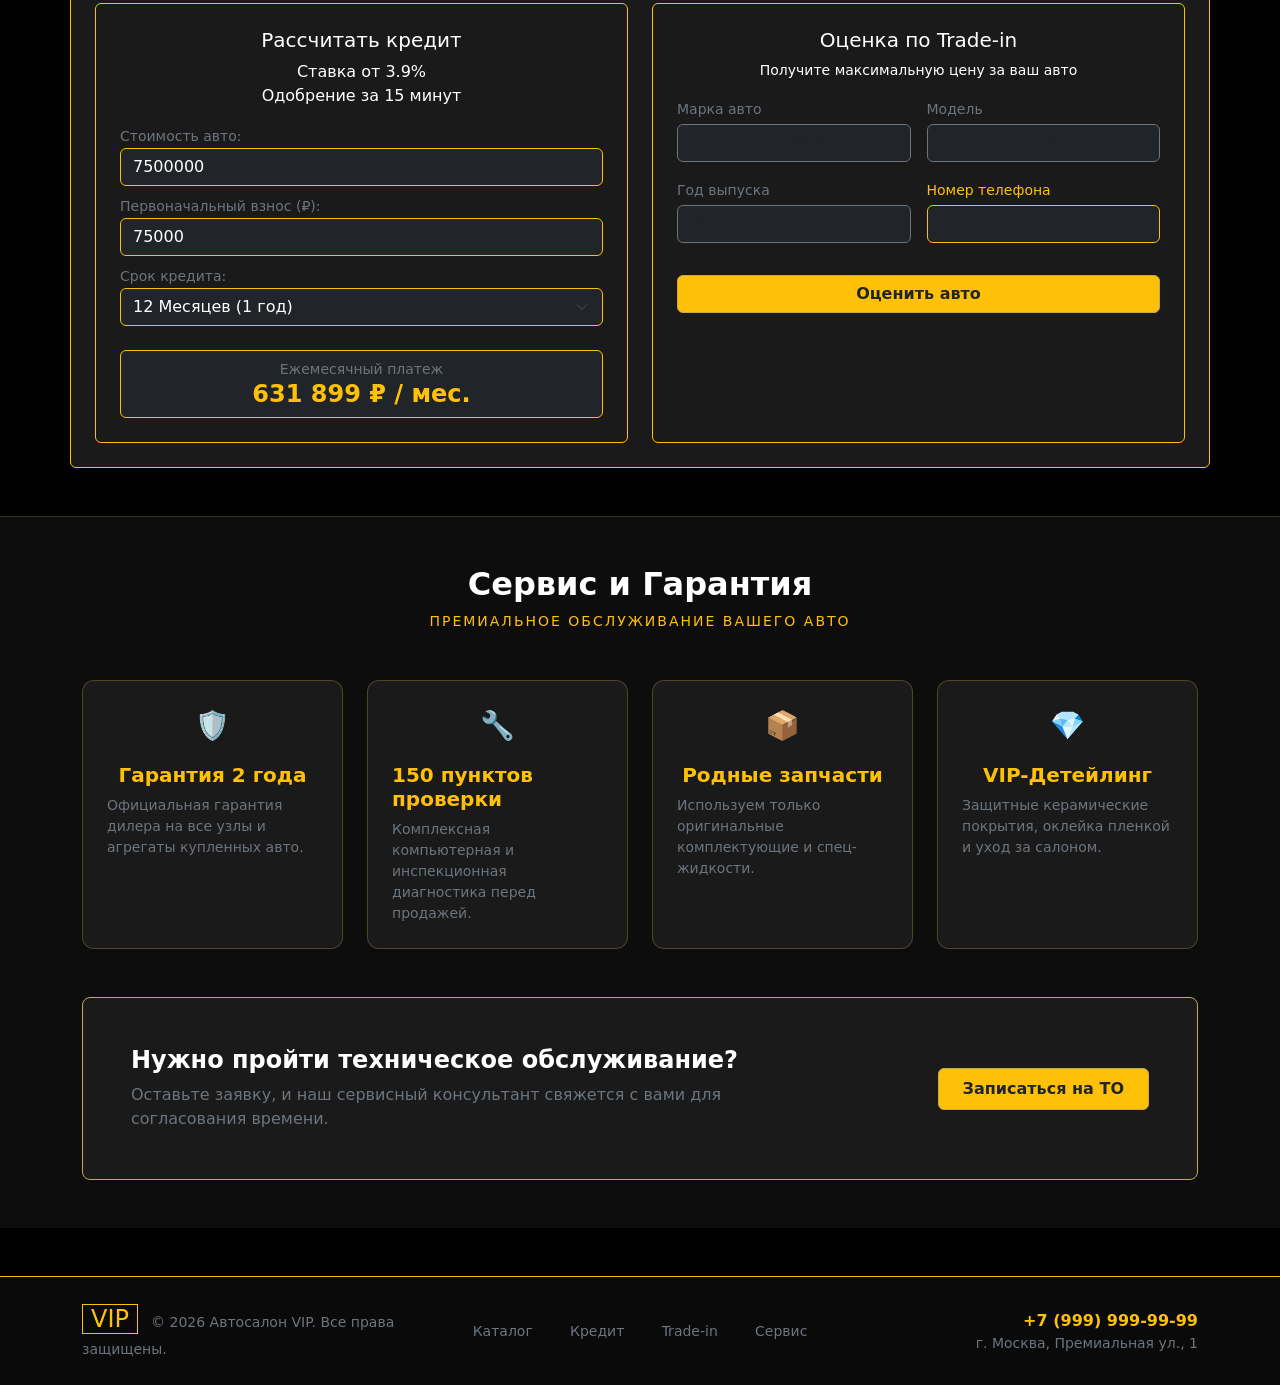
==== commit 0837e39c: "Сделан рабочий фильтр, подсветка кнопок" ====
--- a/Курсовая_работа/Веб-сайт/index.html
+++ b/Курсовая_работа/Веб-сайт/index.html
@@ -118,37 +118,37 @@
                 </span>
 
                 <div class="d-flex flex-wrap gap-2 align-items-center ms-auto">
-                    <select class="form-select form-select-sm bg-dark text-white w-auto shadow-none"
+                    <select id="filterBrand" class="form-select form-select-sm bg-dark text-white w-auto shadow-none"
                         style="border-color: #c9a84c;">
-                        <option>Марка: Все</option>
-                        <option>Mercedes</option>
-                        <option>Audi</option>
-                        <option>Bentley</option>
-                        <option>Land Rover</option>
+                        <option value="all">Марка: Все</option>
+                        <option value="mercedes">Mercedes</option>
+                        <option value="audi">Audi</option>
+                        <option value="bentley">Bentley</option>
+                        <option value="range_rover">Land Rover</option>
                     </select>
 
-                    <select class="form-select form-select-sm bg-dark text-white w-auto shadow-none"
+                    <select id="filterYear" class="form-select form-select-sm bg-dark text-white w-auto shadow-none"
                         style="border-color: #c9a84c;">
-                        <option>Год: Все</option>
-                        <option>от 2020</option>
-                        <option>от 2022</option>
+                        <option value="all">Год: Все</option>
+                        <option value="2020">от 2020</option>
+                        <option value="2022">от 2022</option>
                     </select>
 
-                    <select class="form-select form-select-sm bg-dark text-white w-auto shadow-none"
+                    <select id="filterMileage" class="form-select form-select-sm bg-dark text-white w-auto shadow-none"
                         style="border-color: #c9a84c;">
-                        <option>Пробег: Все</option>
-                        <option>до 10 000 км</option>
-                        <option>до 30 000 км</option>
+                        <option value="all">Пробег: Все</option>
+                        <option value="10000">до 10 000 км</option>
+                        <option value="30000">до 30 000 км</option>
                     </select>
 
-                    <select class="form-select form-select-sm bg-dark text-white w-auto shadow-none"
+                    <select id="filterPrice" class="form-select form-select-sm bg-dark text-white w-auto shadow-none"
                         style="border-color: #c9a84c;">
-                        <option>Цена: Все</option>
-                        <option>до 10 млн</option>
-                        <option>до 20 млн</option>
+                        <option value="all">Цена: Все</option>
+                        <option value="10000000">до 10 млн</option>
+                        <option value="20000000">до 20 млн</option>
                     </select>
 
-                    <button class="btn btn-warning btn-sm px-4 fw-bold">
+                    <button id="btnFilter" class="btn btn-warning btn-sm px-4 fw-bold">
                         Найти
                     </button>
                 </div>
@@ -159,7 +159,8 @@
             <div class="row row-cols-1 row-cols-md-2 row-cols-lg-4 g-4">
 
                 <!-- Карточка 1: Mercedes -->
-                <div class="col">
+                <div class="col car-card" data-brand="mercedes" data-year="2022" data-mileage="10000"
+                    data-price="7500000">
                     <div class="card text-white h-100"
                         style="background-color: #1A1A1A; border: 1px solid rgba(201, 168, 76, 0.55); border-radius: 12px; overflow: hidden;">
                         <img src="img/img2.png" alt="Mercedes-Benz AMG GT I" class="card-img-top"
@@ -192,7 +193,7 @@
                 </div>
 
                 <!-- Карточка 2: Audi R8 -->
-                <div class="col">
+                <div class="col car-card" data-brand="audi" data-year="2021" data-mileage="8000" data-price="16000000">
                     <div class="card text-white h-100"
                         style="background-color: #1A1A1A; border: 1px solid rgba(201, 168, 76, 0.55); border-radius: 12px; overflow: hidden;">
                         <img src="img/img3.png" alt="Audi R8" class="card-img-top"
@@ -228,7 +229,8 @@
                 </div>
 
                 <!-- Карточка 3: Bentley -->
-                <div class="col">
+                <div class="col car-card" data-brand="bentley" data-year="2022" data-mileage="9000"
+                    data-price="7500000">
                     <div class="card text-white h-100"
                         style="background-color: #1A1A1A; border: 1px solid rgba(201, 168, 76, 0.55); border-radius: 12px; overflow: hidden;">
                         <img src="img/img4.png" alt="Bentley Continental GT" class="card-img-top"
@@ -265,7 +267,8 @@
                 </div>
 
                 <!-- Карточка 4: Range Rover -->
-                <div class="col">
+                <div class="col car-card" data-brand="range_rover" data-year="2021" data-mileage="14000"
+                    data-price="7500000">
                     <div class="card text-white h-100"
                         style="background-color: #1A1A1A; border: 1px solid rgba(201, 168, 76, 0.55); border-radius: 12px; overflow: hidden;">
                         <img src="img/img5.png" alt="Land Rover Range Rover (V поколение)" class="card-img-top"
@@ -670,7 +673,6 @@
                         aria-label="Close"></button>
                 </div>
                 <div class="modal-body text-center py-4">
-                    <div class="fs-1 mb-3">🚗🤝🏎️</div>
                     <h5 class="fw-bold text-white mb-2">Предварительная оценка отправлена!</h5>
                     <p class="text-secondary small mb-0">
                         Наш специалист изучит характеристики вашего авто и перезвонит с лучшим предложением по выкупу в
@@ -811,6 +813,49 @@
         });
     </script>
 
+    <!-- Скрипт фильтрации каталога -->
+    <script>
+        document.getElementById('btnFilter').addEventListener('click', function (e) {
+            e.preventDefault(); // Защита от случайной перезагрузки страницы
+
+            // 1. Получаем значения из фильтров
+            const selectedBrand = document.getElementById('filterBrand').value;
+            const selectedYear = document.getElementById('filterYear').value;
+            const selectedMileage = document.getElementById('filterMileage').value;
+            const selectedPrice = document.getElementById('filterPrice').value;
+
+            // 2. Находим ВСЕ карточки машин
+            const cards = document.querySelectorAll('.car-card');
+
+            // 3. Проверяем каждую машину
+            cards.forEach(card => {
+                const cardBrand = card.getAttribute('data-brand');
+                const cardYear = Number(card.getAttribute('data-year')) || 0;
+                const cardMileage = Number(card.getAttribute('data-mileage')) || 0;
+                const cardPrice = Number(card.getAttribute('data-price')) || 0;
+
+                // Проверка марки
+                const matchBrand = (selectedBrand === 'all' || cardBrand === selectedBrand);
+
+                // Проверка года (если выбрано "all", условие сразу true)
+                const matchYear = (selectedYear === 'all' || cardYear >= Number(selectedYear));
+
+                // Проверка пробега
+                const matchMileage = (selectedMileage === 'all' || cardMileage <= Number(selectedMileage));
+
+                // Проверка цены
+                const matchPrice = (selectedPrice === 'all' || cardPrice <= Number(selectedPrice));
+
+                // ИТОГ: если по всем 4 пунктам совпало — показываем, если нет — прячем
+                if (matchBrand && matchYear && matchMileage && matchPrice) {
+                    card.classList.remove('d-none'); // Показываем в Bootstrap
+                } else {
+                    card.classList.add('d-none');    // Прячем в Bootstrap
+                }
+            });
+        });
+    </script>
+
 </body>
 
 </html>
--- a/Курсовая_работа/Веб-сайт/style/style.css
+++ b/Курсовая_работа/Веб-сайт/style/style.css
@@ -6,4 +6,15 @@
     background-color: black;
     min-height: 100vh;
     max-height: 1000vh;
+}
+
+.btn-warning {
+    border-color: #C9A84C !important;
+    transition: all 0.3s ease-in-out !important;
+}
+
+.btn-warning:hover {
+    background-color: #e0be5d !important;
+    box-shadow: 0 0 15px rgba(201, 168, 76, 0.75), 0 0 30px rgba(201, 168, 76, 0.3) !important;
+    transform: translateY(-2px);
 }
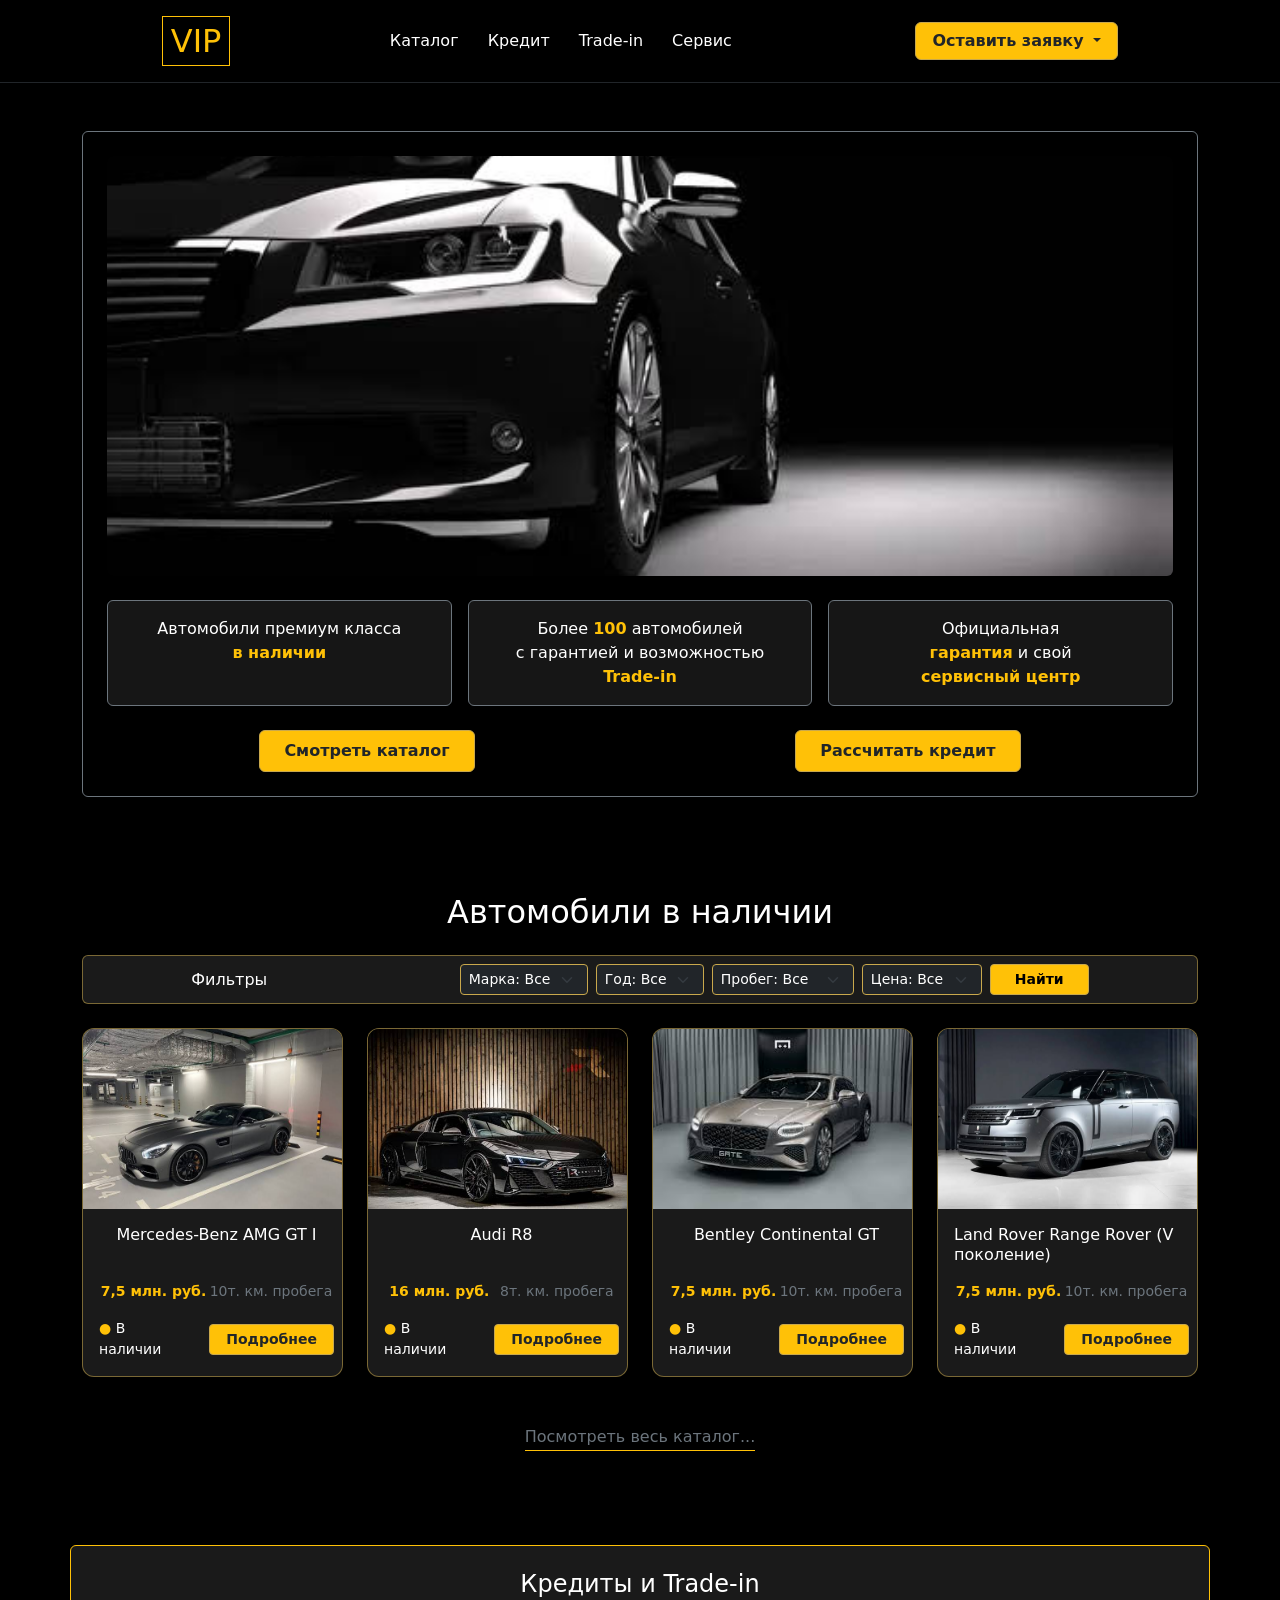
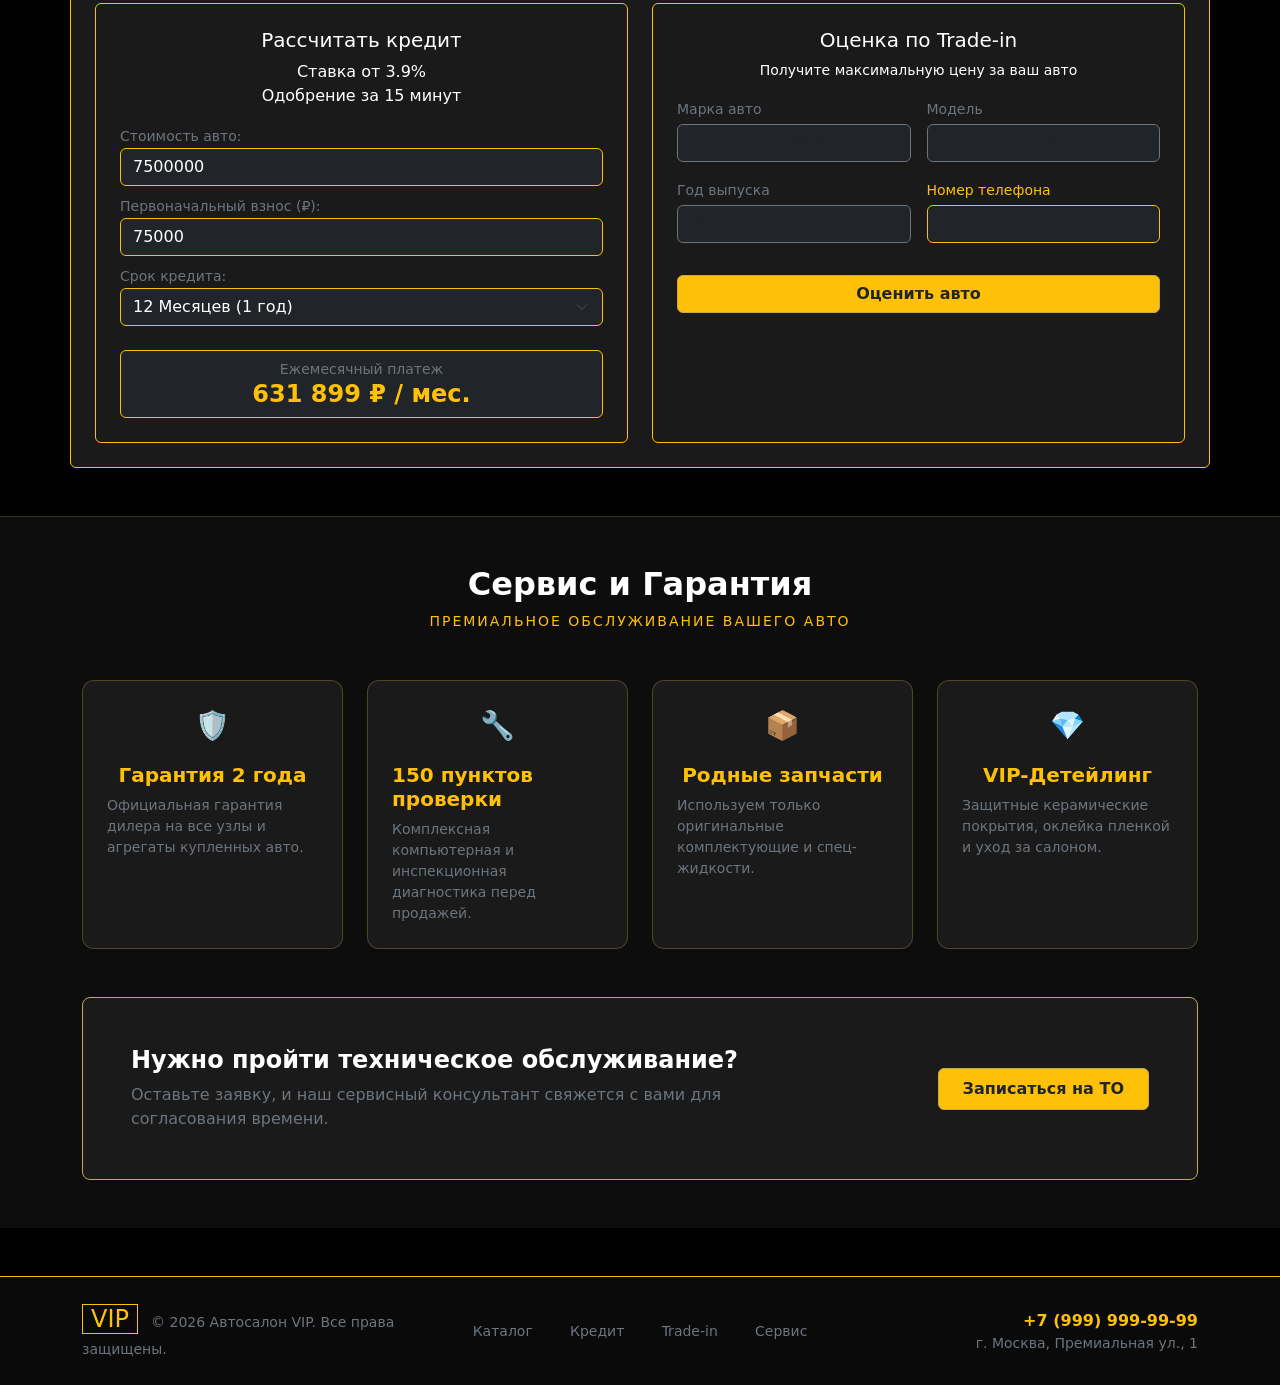
==== commit ba87eb7c: "Добавлен функционал кнопки 'Оставить заявку'" ====
--- a/Курсовая_работа/Веб-сайт/index.html
+++ b/Курсовая_работа/Веб-сайт/index.html
@@ -37,9 +37,44 @@
                 </a>
 
             </nav>
-            <a href="#hero" class="btn btn-outline-warning">
-                Оставить заявку
-            </a>
+            <div class="dropdown">
+                <button class="btn btn-warning dropdown-toggle fw-bold text-dark px-3" type="button"
+                    data-bs-toggle="dropdown" aria-expanded="false">
+                    Оставить заявку
+                </button>
+
+                <ul class="dropdown-menu dropdown-menu-dark dropdown-menu-end shadow"
+                    style="background-color: #1A1A1A; border: 1px solid #C9A84C; border-radius: 8px">
+
+                    <li>
+                        <a class="dropdown-item text-white py-2" href="#" data-bs-toggle="modal"
+                            data-bs-target="#serviceModal">
+                            Запись на сервис (ТО)
+                        </a>
+                    </li>
+
+                    <li>
+                        <hr class="dropdown-divider border-secondary my-1">
+                    </li>
+
+                    <li>
+                        <a class="dropdown-item text-white py-2" href="#credits">
+                            Оценка по Trade-in
+                        </a>
+                    </li>
+
+                    <li>
+                        <hr class="dropdown-divider border-secondary my-1">
+                    </li>
+
+                    <li>
+                        <a class="dropdown-item text-white py-2" href="#credits">
+                            Заявка на автокредит
+                        </a>
+                    </li>
+
+                </ul>
+            </div>
         </div>
     </header>
 
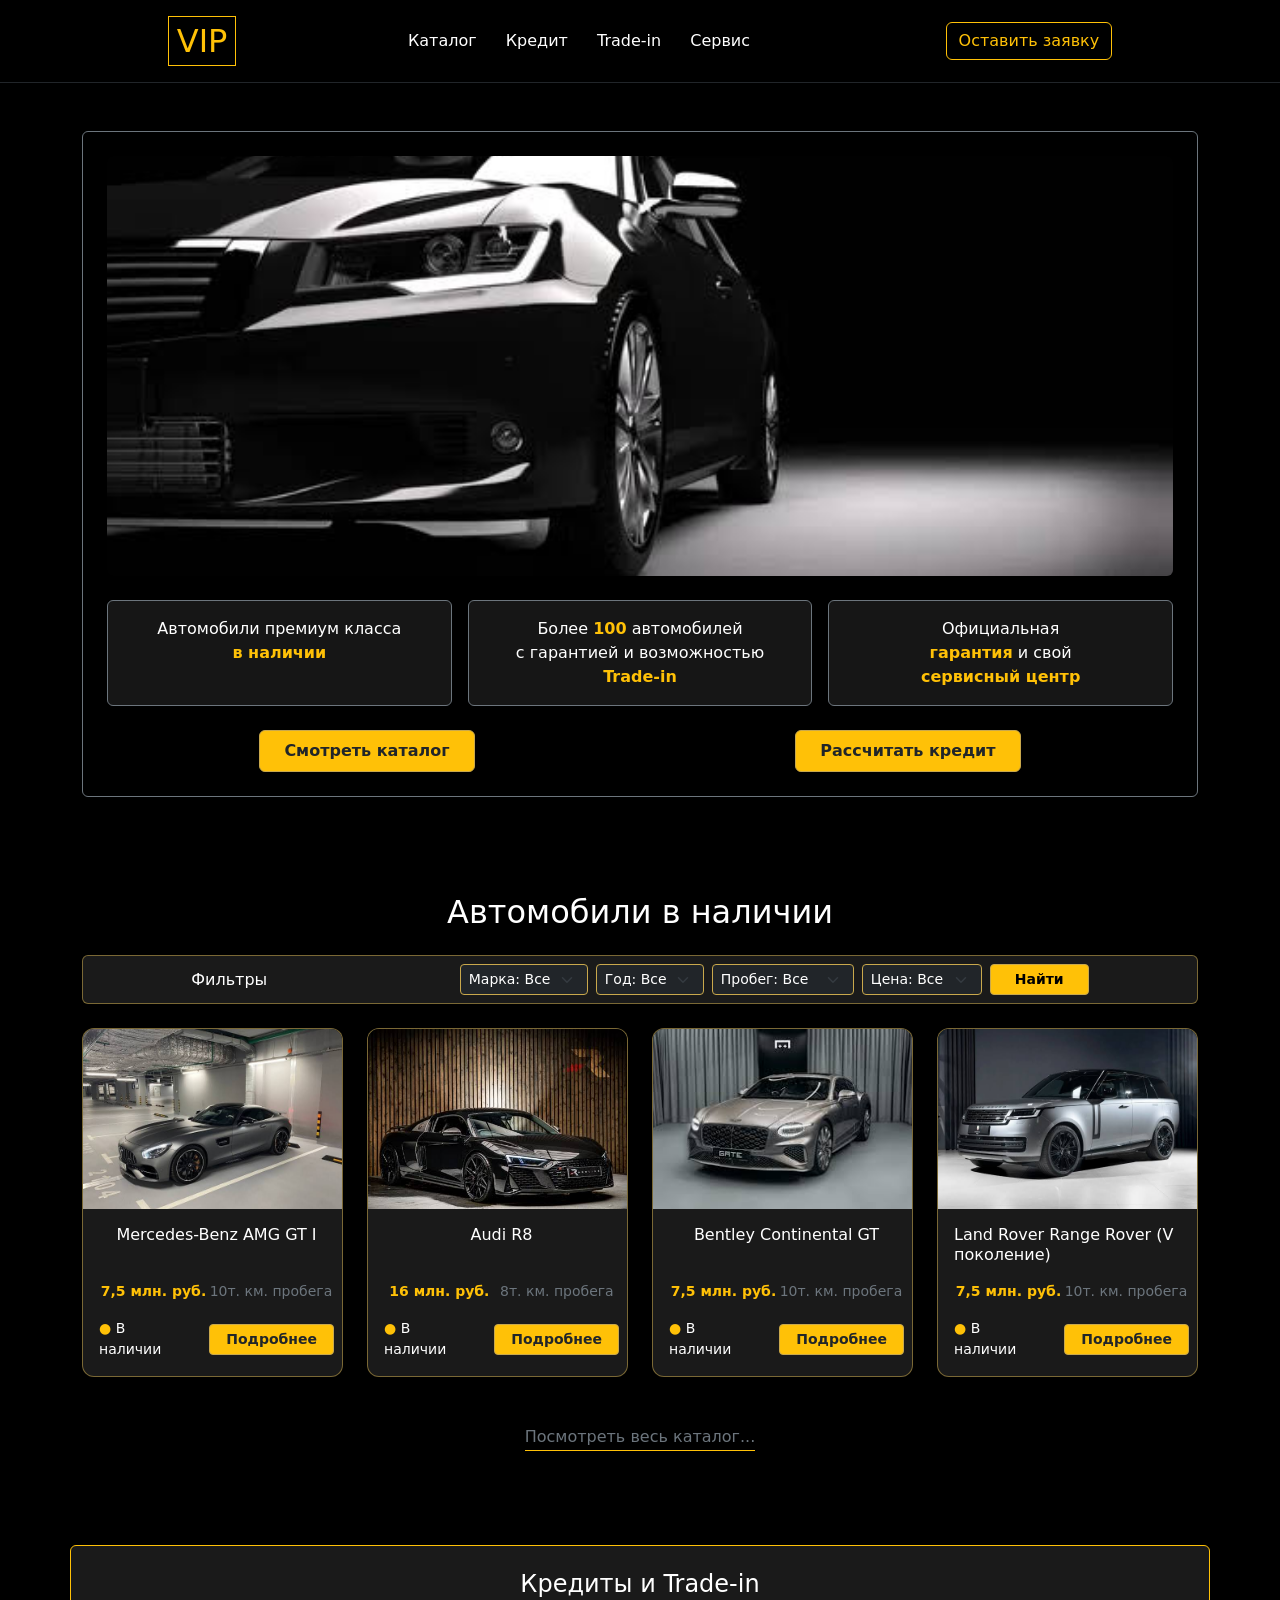
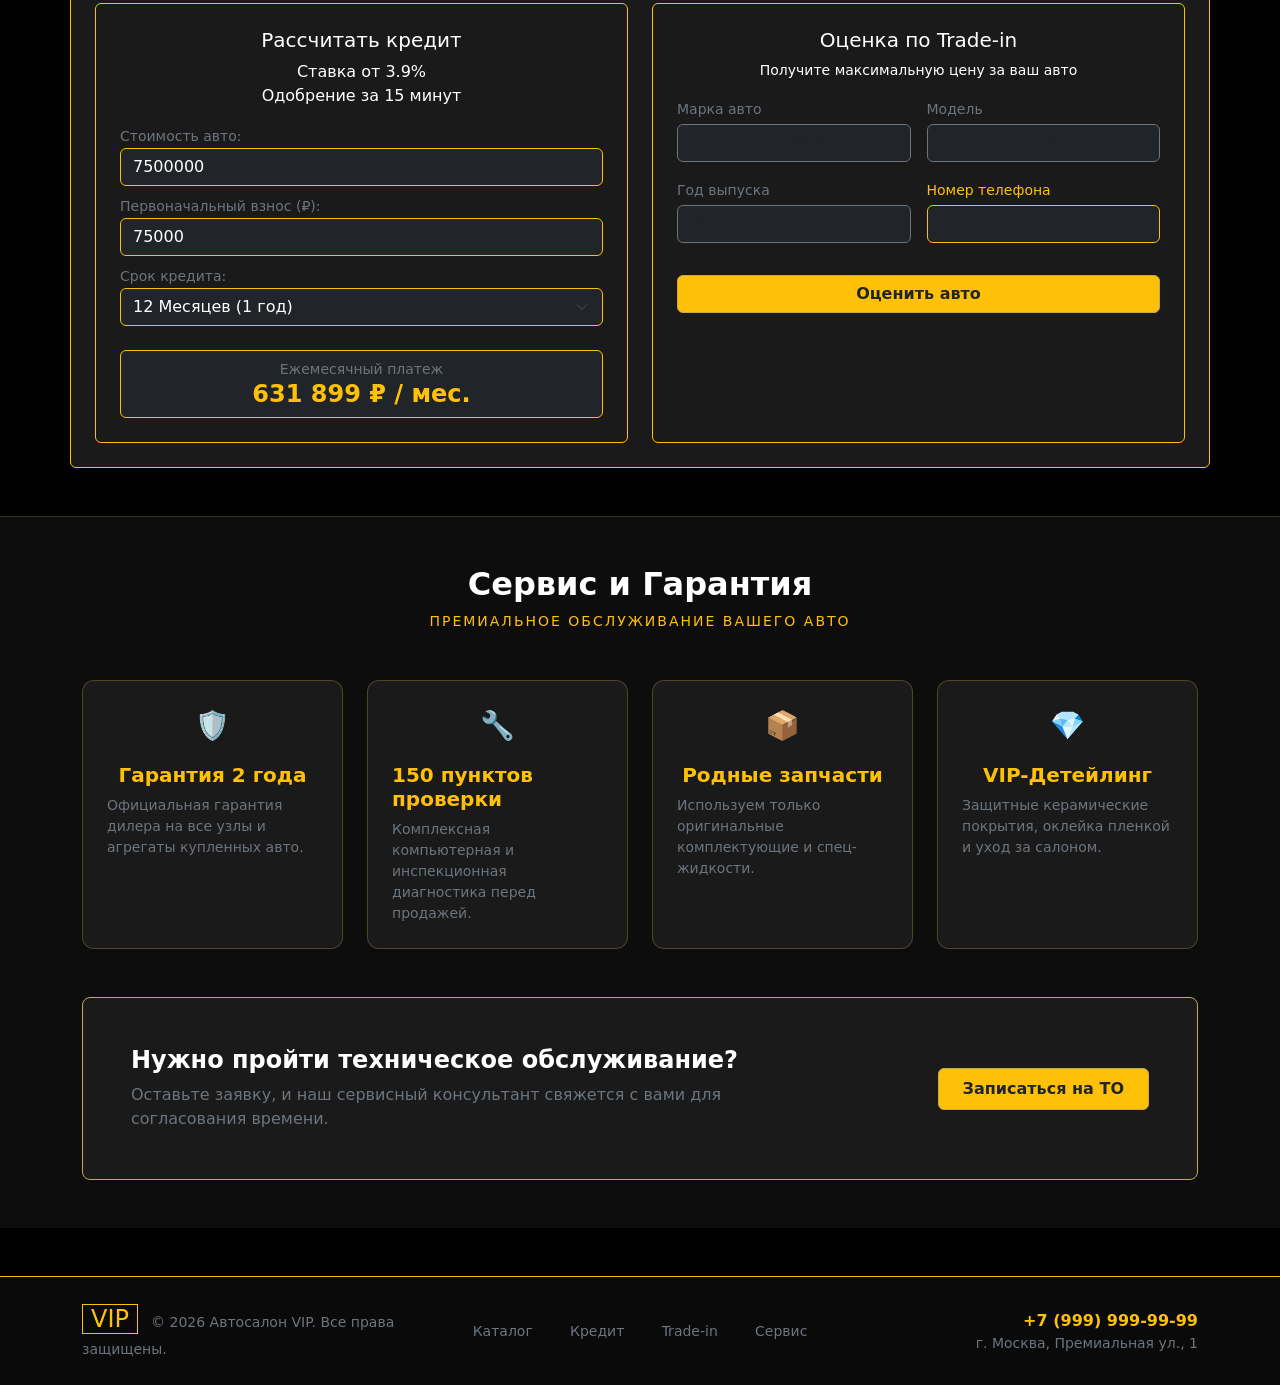
==== commit 024c85b2: "Чутка правок" ====
--- a/Курсовая_работа/Веб-сайт/index.html
+++ b/Курсовая_работа/Веб-сайт/index.html
@@ -19,7 +19,7 @@
     <!--    Header, navbar сайта    -->
     <header class="bg-black py-3 border-bottom border-dark">
         <div class="container d-flex justify-content-between align-items-center">
-            <a class="text-warning fs-2 logo  border border-warning px-2 text-decoration-none" href=" #">
+            <a class="text-warning fs-2 border border-warning px-2 text-decoration-none" href=" #">
                 VIP
             </a>
             <nav>
@@ -37,44 +37,9 @@
                 </a>
 
             </nav>
-            <div class="dropdown">
-                <button class="btn btn-warning dropdown-toggle fw-bold text-dark px-3" type="button"
-                    data-bs-toggle="dropdown" aria-expanded="false">
-                    Оставить заявку
-                </button>
-
-                <ul class="dropdown-menu dropdown-menu-dark dropdown-menu-end shadow"
-                    style="background-color: #1A1A1A; border: 1px solid #C9A84C; border-radius: 8px">
-
-                    <li>
-                        <a class="dropdown-item text-white py-2" href="#" data-bs-toggle="modal"
-                            data-bs-target="#serviceModal">
-                            Запись на сервис (ТО)
-                        </a>
-                    </li>
-
-                    <li>
-                        <hr class="dropdown-divider border-secondary my-1">
-                    </li>
-
-                    <li>
-                        <a class="dropdown-item text-white py-2" href="#credits">
-                            Оценка по Trade-in
-                        </a>
-                    </li>
-
-                    <li>
-                        <hr class="dropdown-divider border-secondary my-1">
-                    </li>
-
-                    <li>
-                        <a class="dropdown-item text-white py-2" href="#credits">
-                            Заявка на автокредит
-                        </a>
-                    </li>
-
-                </ul>
-            </div>
+            <a href="#hero" class="btn btn-outline-warning">
+                Оставить заявку
+            </a>
         </div>
     </header>
 
@@ -153,37 +118,37 @@
                 </span>
 
                 <div class="d-flex flex-wrap gap-2 align-items-center ms-auto">
-                    <select id="filterBrand" class="form-select form-select-sm bg-dark text-white w-auto shadow-none"
+                    <select class="form-select form-select-sm bg-dark text-white w-auto shadow-none"
                         style="border-color: #c9a84c;">
-                        <option value="all">Марка: Все</option>
-                        <option value="mercedes">Mercedes</option>
-                        <option value="audi">Audi</option>
-                        <option value="bentley">Bentley</option>
-                        <option value="range_rover">Land Rover</option>
+                        <option>Марка: Все</option>
+                        <option>Mercedes</option>
+                        <option>Audi</option>
+                        <option>Bentley</option>
+                        <option>Land Rover</option>
                     </select>
 
-                    <select id="filterYear" class="form-select form-select-sm bg-dark text-white w-auto shadow-none"
+                    <select class="form-select form-select-sm bg-dark text-white w-auto shadow-none"
                         style="border-color: #c9a84c;">
-                        <option value="all">Год: Все</option>
-                        <option value="2020">от 2020</option>
-                        <option value="2022">от 2022</option>
+                        <option>Год: Все</option>
+                        <option>от 2020</option>
+                        <option>от 2022</option>
                     </select>
 
-                    <select id="filterMileage" class="form-select form-select-sm bg-dark text-white w-auto shadow-none"
+                    <select class="form-select form-select-sm bg-dark text-white w-auto shadow-none"
                         style="border-color: #c9a84c;">
-                        <option value="all">Пробег: Все</option>
-                        <option value="10000">до 10 000 км</option>
-                        <option value="30000">до 30 000 км</option>
+                        <option>Пробег: Все</option>
+                        <option>до 10 000 км</option>
+                        <option>до 30 000 км</option>
                     </select>
 
-                    <select id="filterPrice" class="form-select form-select-sm bg-dark text-white w-auto shadow-none"
+                    <select class="form-select form-select-sm bg-dark text-white w-auto shadow-none"
                         style="border-color: #c9a84c;">
-                        <option value="all">Цена: Все</option>
-                        <option value="10000000">до 10 млн</option>
-                        <option value="20000000">до 20 млн</option>
+                        <option>Цена: Все</option>
+                        <option>до 10 млн</option>
+                        <option>до 20 млн</option>
                     </select>
 
-                    <button id="btnFilter" class="btn btn-warning btn-sm px-4 fw-bold">
+                    <button class="btn btn-warning btn-sm px-4 fw-bold">
                         Найти
                     </button>
                 </div>
@@ -194,8 +159,7 @@
             <div class="row row-cols-1 row-cols-md-2 row-cols-lg-4 g-4">
 
                 <!-- Карточка 1: Mercedes -->
-                <div class="col car-card" data-brand="mercedes" data-year="2022" data-mileage="10000"
-                    data-price="7500000">
+                <div class="col">
                     <div class="card text-white h-100"
                         style="background-color: #1A1A1A; border: 1px solid rgba(201, 168, 76, 0.55); border-radius: 12px; overflow: hidden;">
                         <img src="img/img2.png" alt="Mercedes-Benz AMG GT I" class="card-img-top"
@@ -228,7 +192,7 @@
                 </div>
 
                 <!-- Карточка 2: Audi R8 -->
-                <div class="col car-card" data-brand="audi" data-year="2021" data-mileage="8000" data-price="16000000">
+                <div class="col">
                     <div class="card text-white h-100"
                         style="background-color: #1A1A1A; border: 1px solid rgba(201, 168, 76, 0.55); border-radius: 12px; overflow: hidden;">
                         <img src="img/img3.png" alt="Audi R8" class="card-img-top"
@@ -264,8 +228,7 @@
                 </div>
 
                 <!-- Карточка 3: Bentley -->
-                <div class="col car-card" data-brand="bentley" data-year="2022" data-mileage="9000"
-                    data-price="7500000">
+                <div class="col">
                     <div class="card text-white h-100"
                         style="background-color: #1A1A1A; border: 1px solid rgba(201, 168, 76, 0.55); border-radius: 12px; overflow: hidden;">
                         <img src="img/img4.png" alt="Bentley Continental GT" class="card-img-top"
@@ -302,8 +265,7 @@
                 </div>
 
                 <!-- Карточка 4: Range Rover -->
-                <div class="col car-card" data-brand="range_rover" data-year="2021" data-mileage="14000"
-                    data-price="7500000">
+                <div class="col">
                     <div class="card text-white h-100"
                         style="background-color: #1A1A1A; border: 1px solid rgba(201, 168, 76, 0.55); border-radius: 12px; overflow: hidden;">
                         <img src="img/img5.png" alt="Land Rover Range Rover (V поколение)" class="card-img-top"
@@ -623,7 +585,7 @@
                         aria-label="Close"></button>
                 </div>
 
-                <div class="modal-body">
+                <div class="modal-body text-start">
 
                     <div class="mb-4">
                         <img id="modalImg" src="img/img2.png" alt="Car" class="w-100 rounded border border-secondary"
@@ -631,19 +593,19 @@
                     </div>
 
                     <div>
-                        <h4 id="modalPrice" class="text-warning">7,500,00 ₽</h4>
-                        <p class="text-secondary small">Состояние: Идеальное (Проверено по 150-ти пунктам)</p>
+                        <h4 id="modalPrice" class="text-warning mb-1">7,500,00 ₽</h4>
+                        <p class="text-secondary small mb-3">Состояние: Идеальное (Проверено по 150-ти пунктам)</p>
 
                         <ul class="list-group list-group-flush bg-transparent mb-3">
-                            <li class="list-group-item bg-transparent text-white border-secondary px-0"><strong>Год
+                            <li class="list-group-item bg-transparent text-white border-secondary px-0 d-flex justify-content-between"><strong>Год
                                     выпуска:</strong> <span id="modalYear">2022</span></li>
-                            <li class="list-group-item bg-transparent text-white border-secondary px-0">
+                            <li class="list-group-item bg-transparent text-white border-secondary px-0 d-flex justify-content-between">
                                 <strong>Пробег:</strong> <span id="modalMileage">10 000 км.</span>
                             </li>
-                            <li class="list-group-item bg-transparent text-white border-secondary px-0">
+                            <li class="list-group-item bg-transparent text-white border-secondary px-0 d-flex justify-content-between">
                                 <strong>Двигатель:</strong> 4.0 Л / 530 Л. С / Бензин
                             </li>
-                            <li class="list-group-item bg-transparent text-white border-secondary px-0">
+                            <li class="list-group-item bg-transparent text-white border-secondary px-0 d-flex justify-content-between">
                                 <strong>Привод:</strong> Задний.
                             </li>
                         </ul>
@@ -708,6 +670,7 @@
                         aria-label="Close"></button>
                 </div>
                 <div class="modal-body text-center py-4">
+                    <div class="fs-1 mb-3"></div>
                     <h5 class="fw-bold text-white mb-2">Предварительная оценка отправлена!</h5>
                     <p class="text-secondary small mb-0">
                         Наш специалист изучит характеристики вашего авто и перезвонит с лучшим предложением по выкупу в
@@ -749,7 +712,7 @@
 
             const annualRate = 0.039;
 
-            //  Реальная сумма кредита (Цена - Первоначальный Взнос)
+            //  Реальная сумма кредита
 
             const loanAmount = price - downPayment;
 
@@ -761,7 +724,7 @@
             //  Месячная процентная ставка (Годовая / 12 мес.)
             const monthlyRate = annualRate / 12;
 
-            //  Формула аннуитетного платежа (стандартная банковская формула)
+            //  Формула платежа (стандартная банковская формула)
             const monthlylPayment = loanAmount * (monthlyRate * Math.pow(1 + monthlyRate, months)) / (Math.pow(1 + monthlyRate, months) - 1);
 
             //  Форматирование числа (добавление проблеа между тысячами)
@@ -848,49 +811,6 @@
         });
     </script>
 
-    <!-- Скрипт фильтрации каталога -->
-    <script>
-        document.getElementById('btnFilter').addEventListener('click', function (e) {
-            e.preventDefault(); // Защита от случайной перезагрузки страницы
-
-            // 1. Получаем значения из фильтров
-            const selectedBrand = document.getElementById('filterBrand').value;
-            const selectedYear = document.getElementById('filterYear').value;
-            const selectedMileage = document.getElementById('filterMileage').value;
-            const selectedPrice = document.getElementById('filterPrice').value;
-
-            // 2. Находим ВСЕ карточки машин
-            const cards = document.querySelectorAll('.car-card');
-
-            // 3. Проверяем каждую машину
-            cards.forEach(card => {
-                const cardBrand = card.getAttribute('data-brand');
-                const cardYear = Number(card.getAttribute('data-year')) || 0;
-                const cardMileage = Number(card.getAttribute('data-mileage')) || 0;
-                const cardPrice = Number(card.getAttribute('data-price')) || 0;
-
-                // Проверка марки
-                const matchBrand = (selectedBrand === 'all' || cardBrand === selectedBrand);
-
-                // Проверка года (если выбрано "all", условие сразу true)
-                const matchYear = (selectedYear === 'all' || cardYear >= Number(selectedYear));
-
-                // Проверка пробега
-                const matchMileage = (selectedMileage === 'all' || cardMileage <= Number(selectedMileage));
-
-                // Проверка цены
-                const matchPrice = (selectedPrice === 'all' || cardPrice <= Number(selectedPrice));
-
-                // ИТОГ: если по всем 4 пунктам совпало — показываем, если нет — прячем
-                if (matchBrand && matchYear && matchMileage && matchPrice) {
-                    card.classList.remove('d-none'); // Показываем в Bootstrap
-                } else {
-                    card.classList.add('d-none');    // Прячем в Bootstrap
-                }
-            });
-        });
-    </script>
-
 </body>
 
 </html>
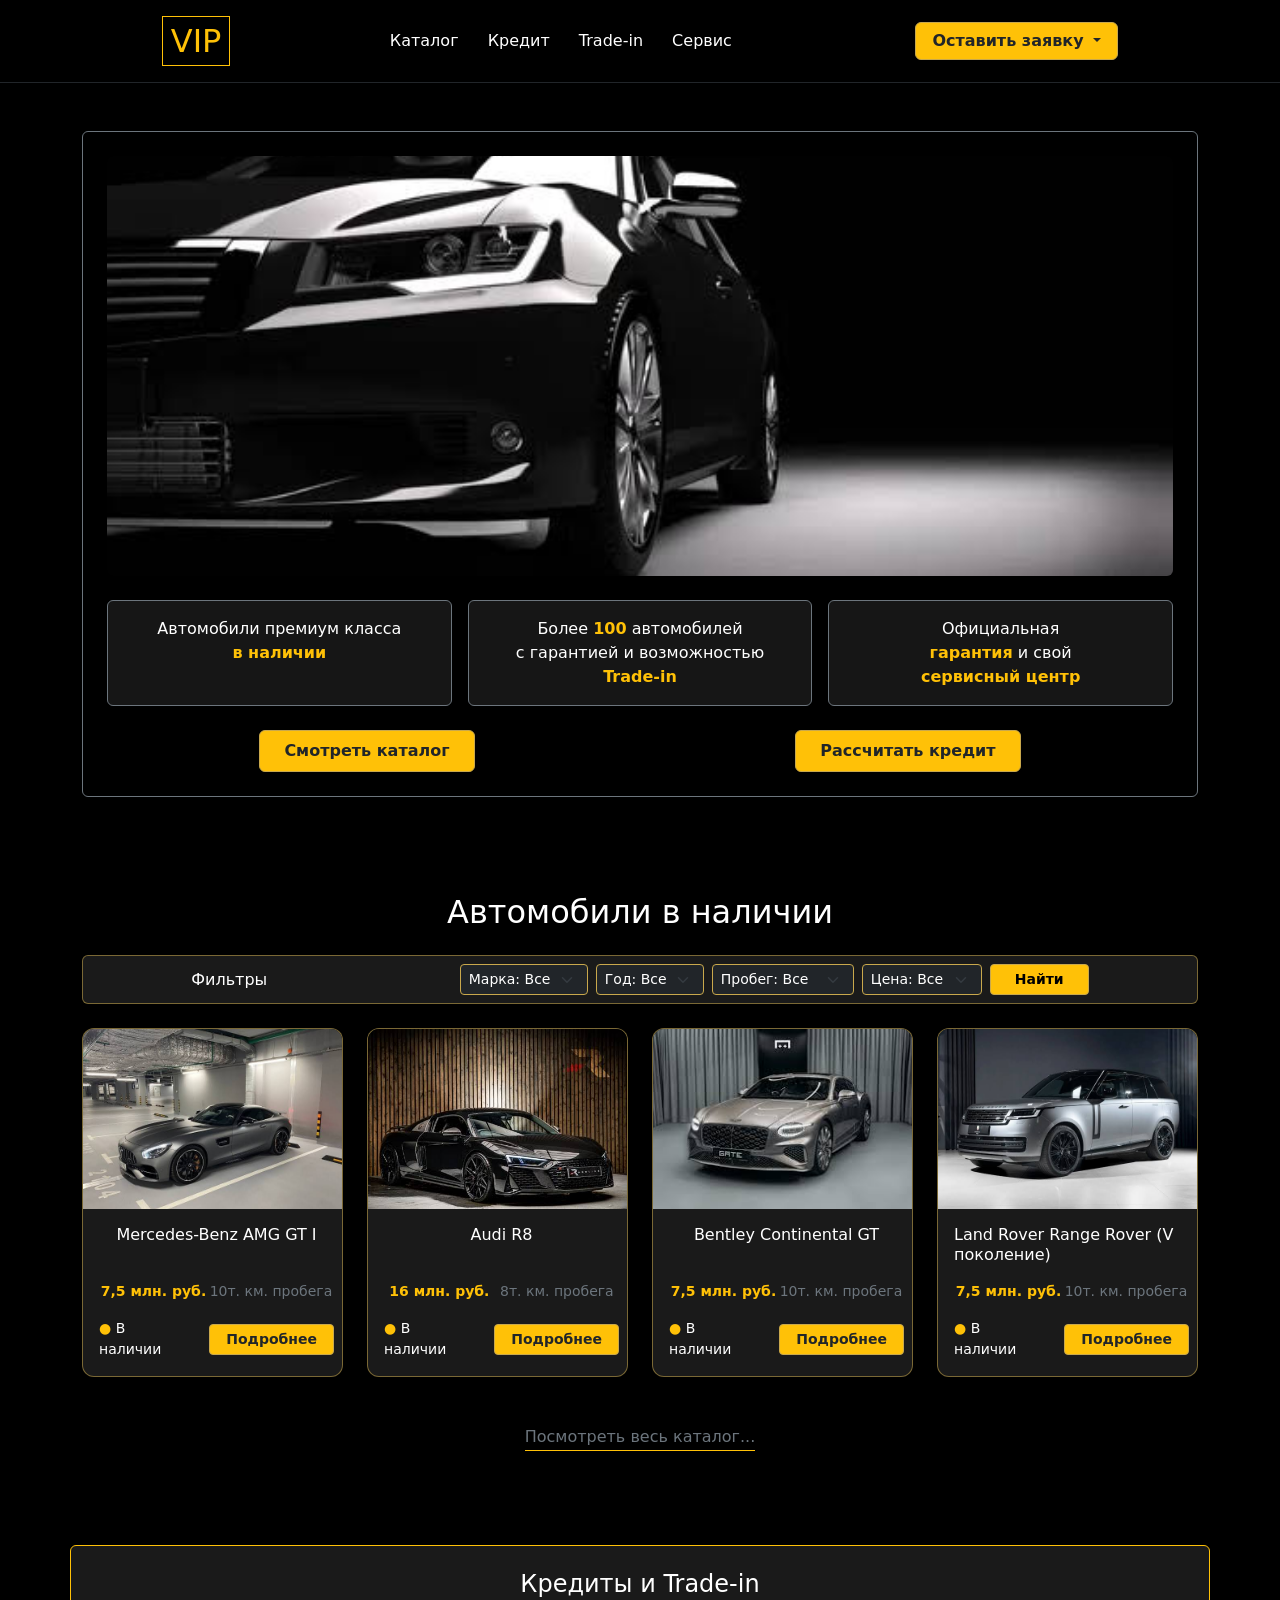
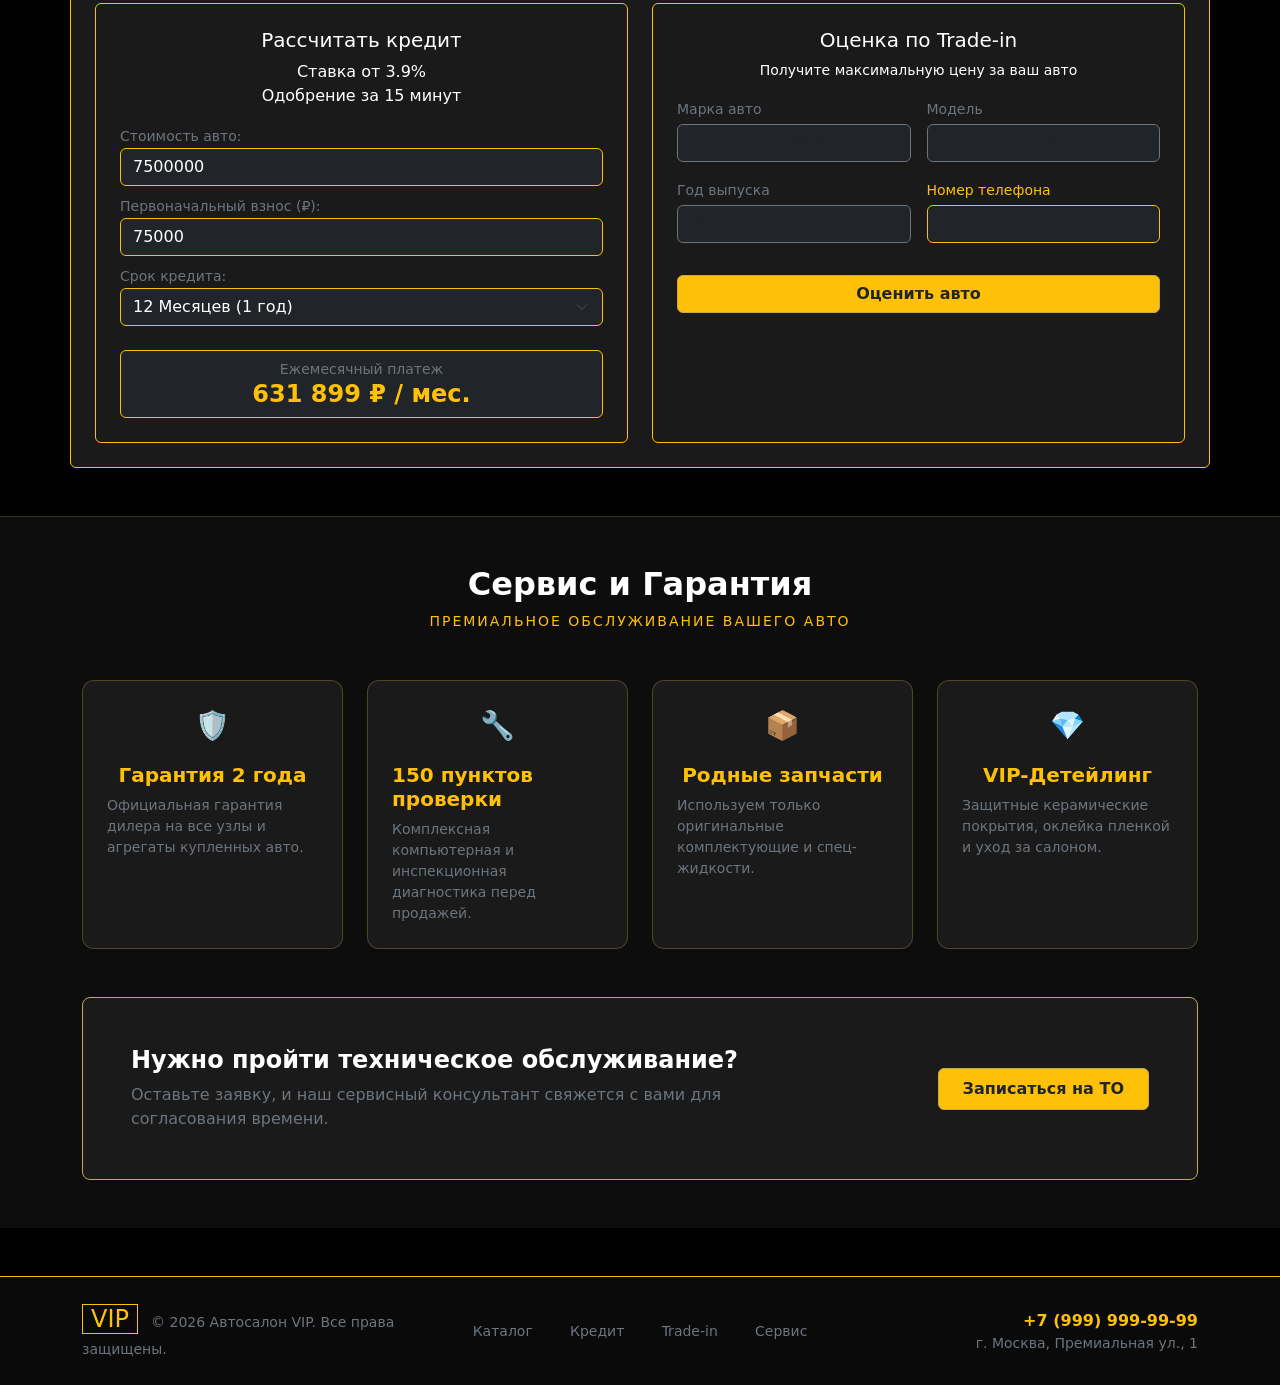
==== commit 0459dcd8: "Merge branch 'dev' of github.com:constellationsaremine/HTML_kursach into dev" ====
--- a/Курсовая_работа/Веб-сайт/index.html
+++ b/Курсовая_работа/Веб-сайт/index.html
@@ -37,9 +37,44 @@
                 </a>
 
             </nav>
-            <a href="#hero" class="btn btn-outline-warning">
-                Оставить заявку
-            </a>
+            <div class="dropdown">
+                <button class="btn btn-warning dropdown-toggle fw-bold text-dark px-3" type="button"
+                    data-bs-toggle="dropdown" aria-expanded="false">
+                    Оставить заявку
+                </button>
+
+                <ul class="dropdown-menu dropdown-menu-dark dropdown-menu-end shadow"
+                    style="background-color: #1A1A1A; border: 1px solid #C9A84C; border-radius: 8px">
+
+                    <li>
+                        <a class="dropdown-item text-white py-2" href="#" data-bs-toggle="modal"
+                            data-bs-target="#serviceModal">
+                            Запись на сервис (ТО)
+                        </a>
+                    </li>
+
+                    <li>
+                        <hr class="dropdown-divider border-secondary my-1">
+                    </li>
+
+                    <li>
+                        <a class="dropdown-item text-white py-2" href="#credits">
+                            Оценка по Trade-in
+                        </a>
+                    </li>
+
+                    <li>
+                        <hr class="dropdown-divider border-secondary my-1">
+                    </li>
+
+                    <li>
+                        <a class="dropdown-item text-white py-2" href="#credits">
+                            Заявка на автокредит
+                        </a>
+                    </li>
+
+                </ul>
+            </div>
         </div>
     </header>
 
@@ -118,37 +153,37 @@
                 </span>
 
                 <div class="d-flex flex-wrap gap-2 align-items-center ms-auto">
-                    <select class="form-select form-select-sm bg-dark text-white w-auto shadow-none"
+                    <select id="filterBrand" class="form-select form-select-sm bg-dark text-white w-auto shadow-none"
                         style="border-color: #c9a84c;">
-                        <option>Марка: Все</option>
-                        <option>Mercedes</option>
-                        <option>Audi</option>
-                        <option>Bentley</option>
-                        <option>Land Rover</option>
+                        <option value="all">Марка: Все</option>
+                        <option value="mercedes">Mercedes</option>
+                        <option value="audi">Audi</option>
+                        <option value="bentley">Bentley</option>
+                        <option value="range_rover">Land Rover</option>
                     </select>
 
-                    <select class="form-select form-select-sm bg-dark text-white w-auto shadow-none"
+                    <select id="filterYear" class="form-select form-select-sm bg-dark text-white w-auto shadow-none"
                         style="border-color: #c9a84c;">
-                        <option>Год: Все</option>
-                        <option>от 2020</option>
-                        <option>от 2022</option>
+                        <option value="all">Год: Все</option>
+                        <option value="2020">от 2020</option>
+                        <option value="2022">от 2022</option>
                     </select>
 
-                    <select class="form-select form-select-sm bg-dark text-white w-auto shadow-none"
+                    <select id="filterMileage" class="form-select form-select-sm bg-dark text-white w-auto shadow-none"
                         style="border-color: #c9a84c;">
-                        <option>Пробег: Все</option>
-                        <option>до 10 000 км</option>
-                        <option>до 30 000 км</option>
+                        <option value="all">Пробег: Все</option>
+                        <option value="10000">до 10 000 км</option>
+                        <option value="30000">до 30 000 км</option>
                     </select>
 
-                    <select class="form-select form-select-sm bg-dark text-white w-auto shadow-none"
+                    <select id="filterPrice" class="form-select form-select-sm bg-dark text-white w-auto shadow-none"
                         style="border-color: #c9a84c;">
-                        <option>Цена: Все</option>
-                        <option>до 10 млн</option>
-                        <option>до 20 млн</option>
+                        <option value="all">Цена: Все</option>
+                        <option value="10000000">до 10 млн</option>
+                        <option value="20000000">до 20 млн</option>
                     </select>
 
-                    <button class="btn btn-warning btn-sm px-4 fw-bold">
+                    <button id="btnFilter" class="btn btn-warning btn-sm px-4 fw-bold">
                         Найти
                     </button>
                 </div>
@@ -159,7 +194,8 @@
             <div class="row row-cols-1 row-cols-md-2 row-cols-lg-4 g-4">
 
                 <!-- Карточка 1: Mercedes -->
-                <div class="col">
+                <div class="col car-card" data-brand="mercedes" data-year="2022" data-mileage="10000"
+                    data-price="7500000">
                     <div class="card text-white h-100"
                         style="background-color: #1A1A1A; border: 1px solid rgba(201, 168, 76, 0.55); border-radius: 12px; overflow: hidden;">
                         <img src="img/img2.png" alt="Mercedes-Benz AMG GT I" class="card-img-top"
@@ -192,7 +228,7 @@
                 </div>
 
                 <!-- Карточка 2: Audi R8 -->
-                <div class="col">
+                <div class="col car-card" data-brand="audi" data-year="2021" data-mileage="8000" data-price="16000000">
                     <div class="card text-white h-100"
                         style="background-color: #1A1A1A; border: 1px solid rgba(201, 168, 76, 0.55); border-radius: 12px; overflow: hidden;">
                         <img src="img/img3.png" alt="Audi R8" class="card-img-top"
@@ -228,7 +264,8 @@
                 </div>
 
                 <!-- Карточка 3: Bentley -->
-                <div class="col">
+                <div class="col car-card" data-brand="bentley" data-year="2022" data-mileage="9000"
+                    data-price="7500000">
                     <div class="card text-white h-100"
                         style="background-color: #1A1A1A; border: 1px solid rgba(201, 168, 76, 0.55); border-radius: 12px; overflow: hidden;">
                         <img src="img/img4.png" alt="Bentley Continental GT" class="card-img-top"
@@ -265,7 +302,8 @@
                 </div>
 
                 <!-- Карточка 4: Range Rover -->
-                <div class="col">
+                <div class="col car-card" data-brand="range_rover" data-year="2021" data-mileage="14000"
+                    data-price="7500000">
                     <div class="card text-white h-100"
                         style="background-color: #1A1A1A; border: 1px solid rgba(201, 168, 76, 0.55); border-radius: 12px; overflow: hidden;">
                         <img src="img/img5.png" alt="Land Rover Range Rover (V поколение)" class="card-img-top"
@@ -811,6 +849,49 @@
         });
     </script>
 
+    <!-- Скрипт фильтрации каталога -->
+    <script>
+        document.getElementById('btnFilter').addEventListener('click', function (e) {
+            e.preventDefault(); // Защита от случайной перезагрузки страницы
+
+            // 1. Получаем значения из фильтров
+            const selectedBrand = document.getElementById('filterBrand').value;
+            const selectedYear = document.getElementById('filterYear').value;
+            const selectedMileage = document.getElementById('filterMileage').value;
+            const selectedPrice = document.getElementById('filterPrice').value;
+
+            // 2. Находим ВСЕ карточки машин
+            const cards = document.querySelectorAll('.car-card');
+
+            // 3. Проверяем каждую машину
+            cards.forEach(card => {
+                const cardBrand = card.getAttribute('data-brand');
+                const cardYear = Number(card.getAttribute('data-year')) || 0;
+                const cardMileage = Number(card.getAttribute('data-mileage')) || 0;
+                const cardPrice = Number(card.getAttribute('data-price')) || 0;
+
+                // Проверка марки
+                const matchBrand = (selectedBrand === 'all' || cardBrand === selectedBrand);
+
+                // Проверка года (если выбрано "all", условие сразу true)
+                const matchYear = (selectedYear === 'all' || cardYear >= Number(selectedYear));
+
+                // Проверка пробега
+                const matchMileage = (selectedMileage === 'all' || cardMileage <= Number(selectedMileage));
+
+                // Проверка цены
+                const matchPrice = (selectedPrice === 'all' || cardPrice <= Number(selectedPrice));
+
+                // ИТОГ: если по всем 4 пунктам совпало — показываем, если нет — прячем
+                if (matchBrand && matchYear && matchMileage && matchPrice) {
+                    card.classList.remove('d-none'); // Показываем в Bootstrap
+                } else {
+                    card.classList.add('d-none');    // Прячем в Bootstrap
+                }
+            });
+        });
+    </script>
+
 </body>
 
 </html>
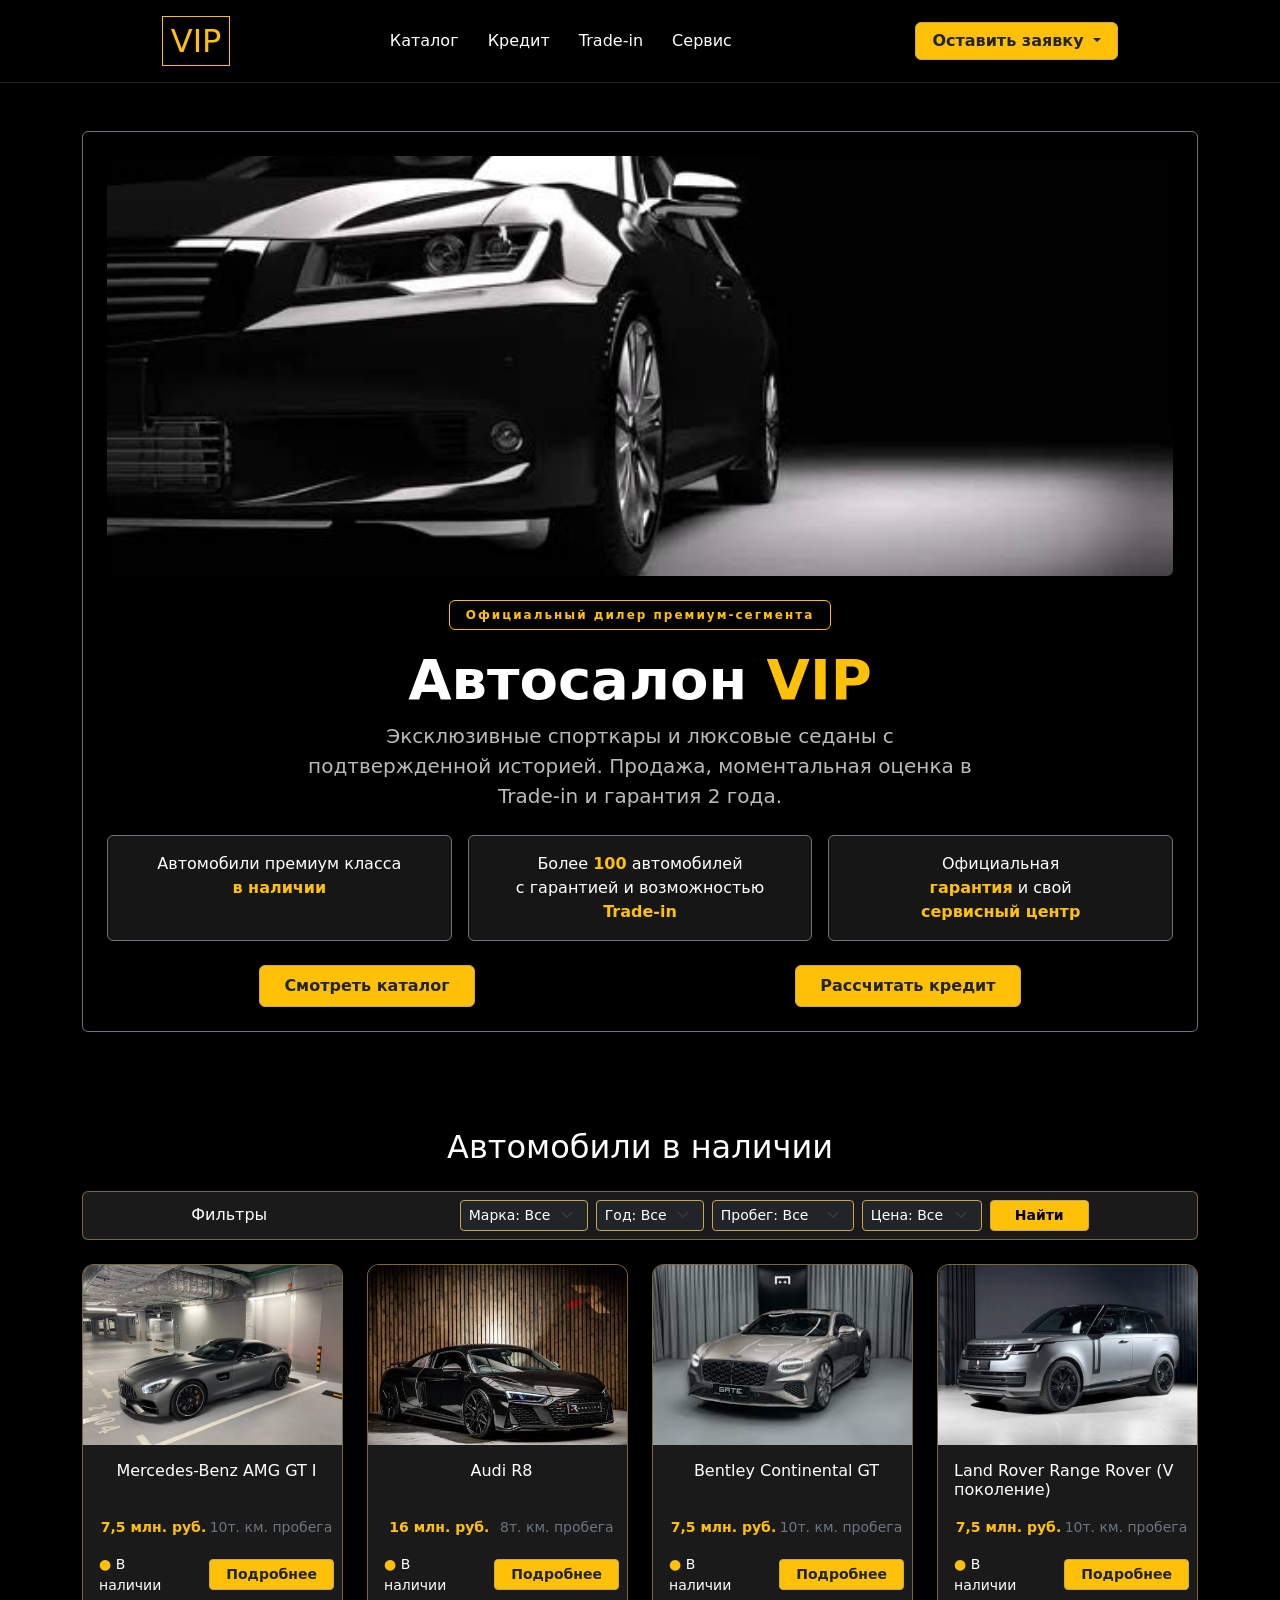
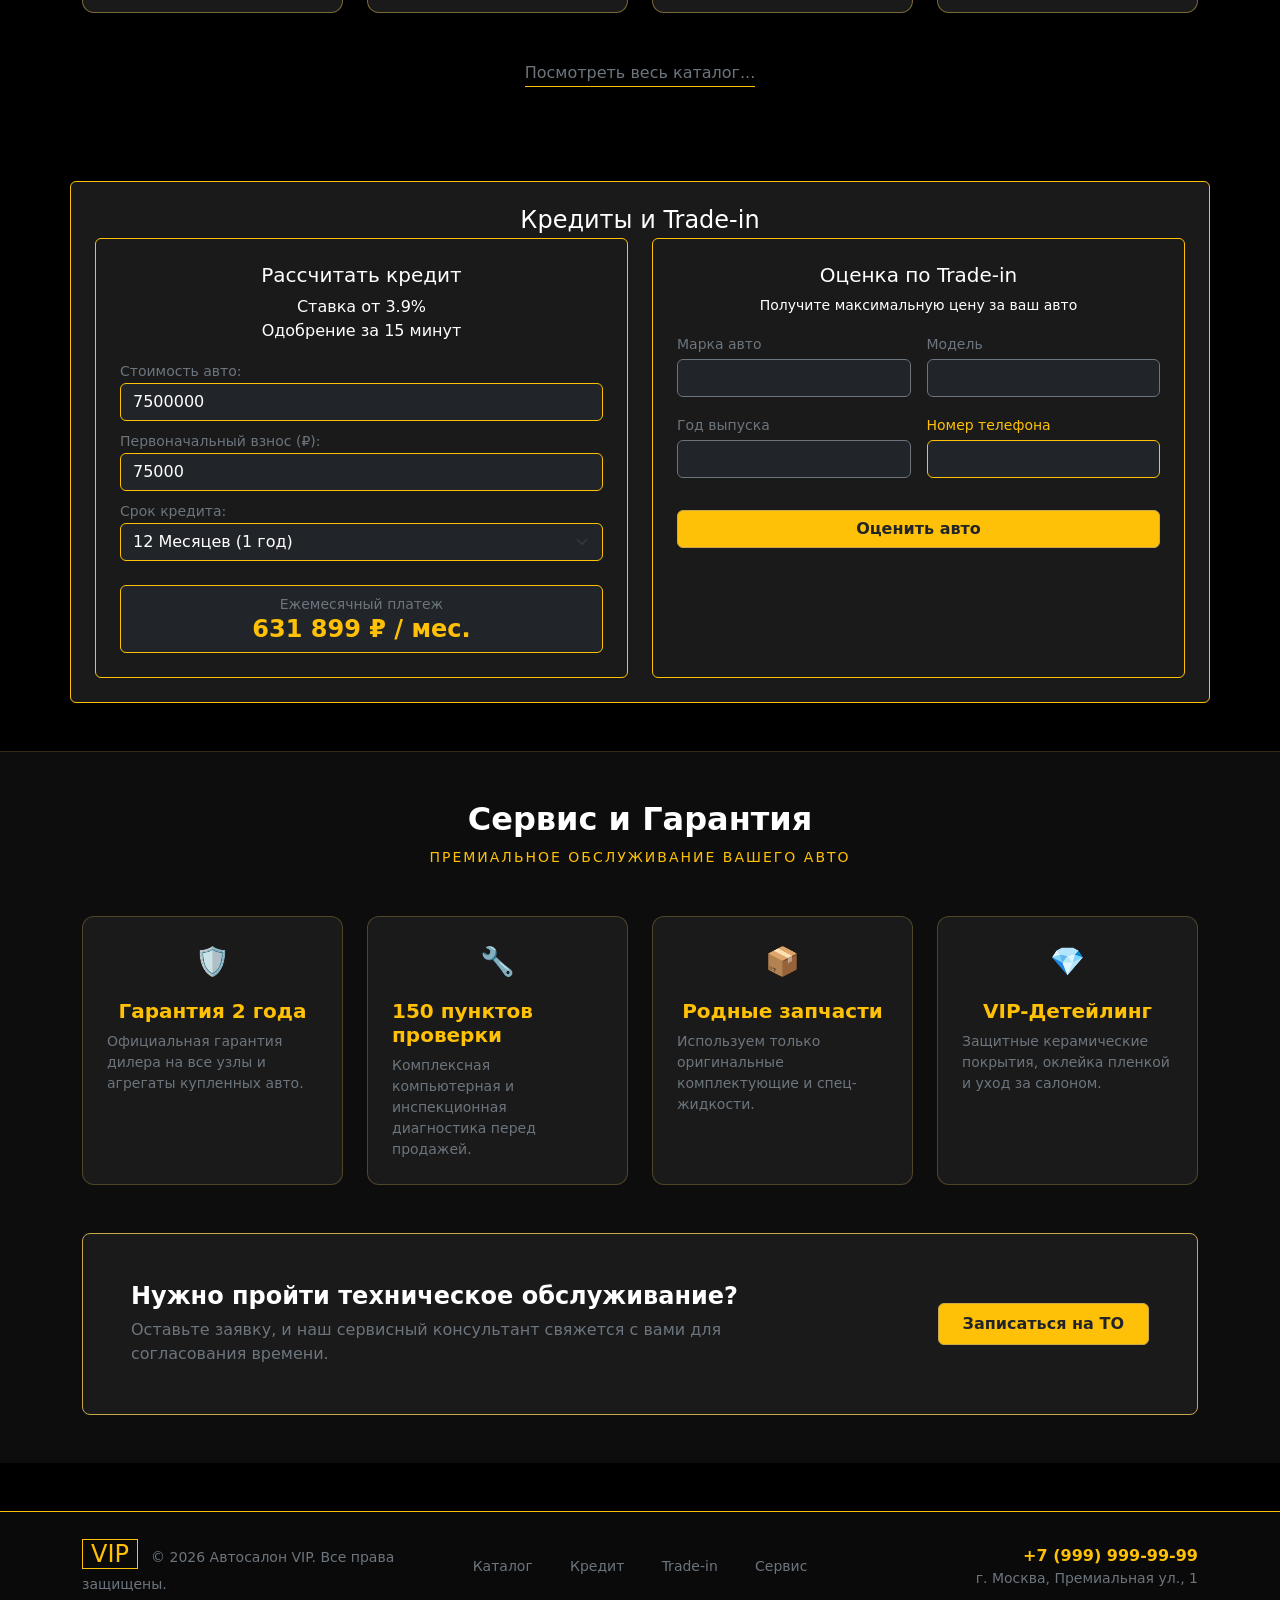
==== commit a31080e2: "Обновление hero" ====
--- a/Курсовая_работа/Веб-сайт/index.html
+++ b/Курсовая_работа/Веб-сайт/index.html
@@ -87,6 +87,20 @@
                         style="max-height: 420px; object-fit: cover;">
                 </div>
 
+                <div class="text-center my-4">
+                    <span class="badge text-warning border border-warning px-3 py-2 mb-2"
+                        style="letter-spacing: 2px; font-size: 0.75rem;">
+                        Официальный дилер премиум-сегмента
+                    </span>
+                    <h1 class="display-4 fw-bold text-white tracking-wide mt-2">
+                        Автосалон <span class="text-warning">VIP</span>
+                    </h1>
+                    <p class="text-light opacity-75 mx-auto fs-5 mt-2" style="max-width: 680px;">
+                        Эксклюзивные спорткары и люксовые седаны с подтвержденной историей. Продажа, моментальная оценка
+                        в Trade-in и гарантия 2 года.
+                    </p>
+                </div>
+
                 <div class="row g-3 mb-4">
 
                     <div class="col-md-4">
@@ -635,15 +649,20 @@
                         <p class="text-secondary small mb-3">Состояние: Идеальное (Проверено по 150-ти пунктам)</p>
 
                         <ul class="list-group list-group-flush bg-transparent mb-3">
-                            <li class="list-group-item bg-transparent text-white border-secondary px-0 d-flex justify-content-between"><strong>Год
+                            <li
+                                class="list-group-item bg-transparent text-white border-secondary px-0 d-flex justify-content-between">
+                                <strong>Год
                                     выпуска:</strong> <span id="modalYear">2022</span></li>
-                            <li class="list-group-item bg-transparent text-white border-secondary px-0 d-flex justify-content-between">
+                            <li
+                                class="list-group-item bg-transparent text-white border-secondary px-0 d-flex justify-content-between">
                                 <strong>Пробег:</strong> <span id="modalMileage">10 000 км.</span>
                             </li>
-                            <li class="list-group-item bg-transparent text-white border-secondary px-0 d-flex justify-content-between">
+                            <li
+                                class="list-group-item bg-transparent text-white border-secondary px-0 d-flex justify-content-between">
                                 <strong>Двигатель:</strong> 4.0 Л / 530 Л. С / Бензин
                             </li>
-                            <li class="list-group-item bg-transparent text-white border-secondary px-0 d-flex justify-content-between">
+                            <li
+                                class="list-group-item bg-transparent text-white border-secondary px-0 d-flex justify-content-between">
                                 <strong>Привод:</strong> Задний.
                             </li>
                         </ul>
